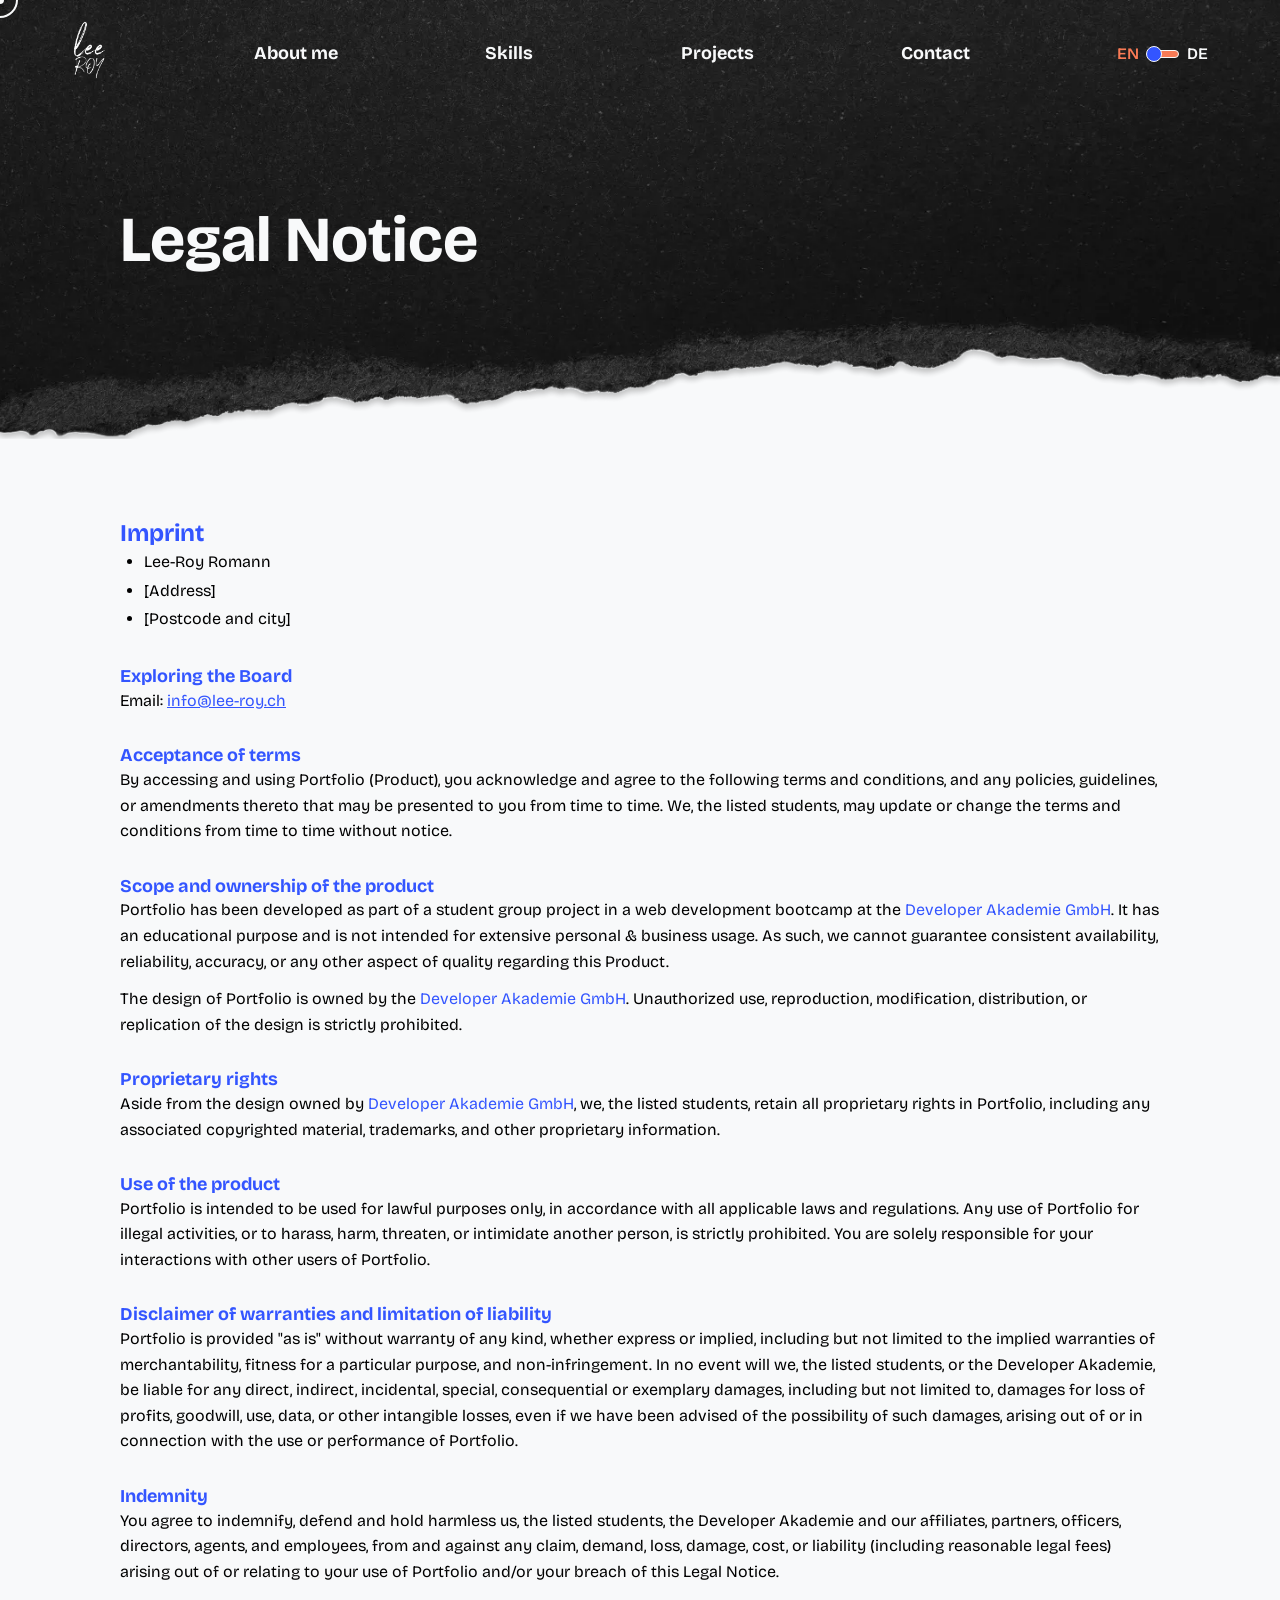
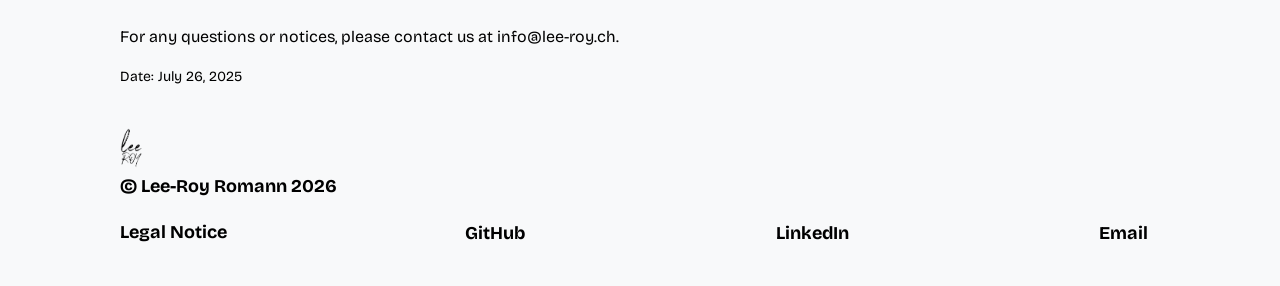
==== src/pages/legal_notice.html @ de69c01a "feat: implement legal notice page with responsive layout - Add full legal notice page content (hero," ====
<!DOCTYPE html>
<html lang="en">
<head>
    <meta charset="UTF-8">
    <meta name="viewport" content="width=device-width, initial-scale=1.0">
    <title>Legal Notice – Lee-Roy Romann</title>
    <link rel="icon" type="image/png" href="../../src/assets/logos/favicon.png">

    <link rel="stylesheet" href="../styles/fonts.css">
    <link rel="stylesheet" href="../styles/main.css">
    <link rel="stylesheet" href="../styles/navbar.css">
    <link rel="stylesheet" href="../styles/contact.css">
    <link rel="stylesheet" href="../styles/legal-notice.css">

    <script src="../scripts/translation.js" defer></script>
    <script src="../scripts/cursor.js" defer></script>
    <script src="../scripts/main.js" defer></script>
</head>

<body class="page--legal-notice">
    <div class="cursor-dot"></div>
    <div class="cursor-outline"></div>

    <nav class="navbar">
        <a href="../../index.html" aria-label="Back to home"><img class="navbar__logo" src="../assets/logos/lee-roy.webp" alt="Logo"/></a>

        <button class="navbar__burger" aria-label="Menu">
            <span class="navbar__burger-line"></span>
            <span class="navbar__burger-line"></span>
            <span class="navbar__burger-line"></span>
        </button>

        <div class="navbar__menu">
            <a href="../../index.html" aria-label="Back to home"><img class="navbar__menu-logo" src="../assets/logos/lee-roy.webp" alt="Logo"/></a>

            <button class="navbar__close" aria-label="Close menu">
                <svg width="24" height="24" viewBox="0 0 24 24" fill="none">
                    <path d="M18 6L6 18M6 6l12 12" stroke="currentColor" stroke-width="2" stroke-linecap="round"/>
                </svg>
            </button>

            <a class="navbar__link navbar__link--about" href="../../index.html#about">
                <span data-lang-key="navbar.link.about">About me</span>
                <img class="navbar__link-line" src="../assets/img/0_drawn_lines/0_header/line_1.webp" alt="" />
            </a>

            <a class="navbar__link navbar__link--skills" href="../../index.html#skills">
                <span data-lang-key="navbar.link.skills">Skills</span>
                <img class="navbar__link-line" src="../assets/img/0_drawn_lines/0_header/line_2.webp" alt="" />
            </a>

            <a class="navbar__link navbar__link--projects" href="../../index.html#projects">
                <span data-lang-key="navbar.link.projects">Projects</span>
                <img class="navbar__link-line" src="../assets/img/0_drawn_lines/0_header/line_4.webp" alt="" />
            </a>

            <a class="navbar__link navbar__link--contact" href="../../index.html#contact">
                <span data-lang-key="navbar.link.contact">Contact</span>
                <img class="navbar__link-line" src="../assets/img/0_drawn_lines/0_header/line_3.webp" alt="" />
            </a>

            <div class="navbar__lang-switch">
                <span class="navbar__lang navbar__lang--left" onclick="setLang('en')">
                    <span>EN</span>
                    <img class="navbar__lang-rect navbar__lang-rect--left" src="../assets/img/0_drawn_lines/0_header/rectangle.webp" alt="" />
                </span>

                <div class="navbar__lang-toggle" onclick="toggleLang()">
                    <div class="navbar__lang-knob navbar__lang-knob--right"></div>
                </div>

                <span class="navbar__lang navbar__lang--right navbar__lang--active" onclick="setLang('de')">
                    <span>DE</span>
                    <img class="navbar__lang-rect navbar__lang-rect--right" src="../assets/img/0_drawn_lines/0_header/rectangle.webp" alt="" />
                </span>
            </div>

            <div class="navbar__menu-socials">
                <a href="https://www.linkedin.com/in/lee-royromann/" target="_blank" rel="noopener noreferrer" aria-label="LinkedIn">
                    <svg viewBox="0 0 32 32" fill="none">
                        <path d="M24.3527 4H7.64731C5.63282 4 4 5.63282 4 7.64731V24.3532C4 26.3672 5.63282 28 7.64731 28H24.3527C26.3672 28 28 26.3672 28 24.3532V7.64731C28 5.63282 26.3672 4 24.3527 4ZM13.2319 25.5855H10.1518V15.6775H13.2319V25.5855ZM11.6974 14.3552C10.8146 14.3552 10.0991 13.6396 10.0991 12.7569C10.0991 11.8741 10.8146 11.1586 11.6974 11.1586C12.5802 11.1586 13.2957 11.8741 13.2957 12.7569C13.2957 13.6396 12.5802 14.3552 11.6974 14.3552ZM24.7483 19.9098V25.5855H21.6782V20.1715C21.6782 19.8804 21.5326 19.1931 21.5326 19.1931C21.1743 17.9531 19.9248 18.1714 19.9248 18.1714C18.8592 18.1764 18.5203 18.9992 18.5203 18.9992C18.1814 19.6676 18.2276 20.9526 18.2276 20.9526V25.5855H15.1691V15.6775H18.1009V17.0447C18.1398 17.032 18.1653 17.0142 18.1653 17.0142C19.8826 14.4052 23.0466 15.8258 23.0466 15.8258C24.971 16.7036 24.7483 19.9098 24.7483 19.9098Z" fill="currentColor"/>
                    </svg>
                </a>

                <a href="https://github.com/lee-royromann" target="_blank" rel="noopener noreferrer" aria-label="GitHub">
                    <svg viewBox="0 0 32 32" fill="none">
                        <path fill-rule="evenodd" clip-rule="evenodd" d="M16 4C9.37 4 4 9.37 4 16C4 21.31 7.435 25.795 12.205 27.385C12.805 27.49 13.03 27.13 13.03 26.815C13.03 26.53 13.015 25.585 13.015 24.58C10 25.135 9.22 23.845 8.98 23.17C8.845 22.825 8.26 21.76 7.75 21.475C7.33 21.25 6.73 20.695 7.735 20.68C8.68 20.665 9.355 21.55 9.58 21.91C10.66 23.725 12.385 23.215 13.075 22.9C13.18 22.12 13.495 21.595 13.84 21.295C11.17 20.995 8.38 19.96 8.38 15.37C8.38 14.065 8.845 12.985 9.61 12.145C9.49 11.845 9.07 10.615 9.73 8.965C9.73 8.965 10.735 8.65 13.03 10.195C13.99 9.925 15.01 9.79 16.03 9.79C17.05 9.79 18.07 9.925 19.03 10.195C21.325 8.635 22.33 8.965 22.33 8.965C22.99 10.615 22.57 11.845 22.45 12.145C23.215 12.985 23.68 14.05 23.68 15.37C23.68 19.975 20.875 20.995 18.205 21.295C18.64 21.67 19.015 22.39 19.015 23.515C19.015 25.12 19 26.41 19 26.815C19 27.13 19.225 27.505 19.825 27.385C24.565 25.795 28 21.295 28 16C28 9.37 22.63 4 16 4Z" fill="currentColor"/>
                    </svg>
                </a>
            </div>
        </div>
    </nav>

    <!-- Hero Banner -->
    <section class="legal-notice__hero">
        <h1 class="legal-notice__title" data-lang-key="legal.title">Legal Notice</h1>
    </section>

    <div class="legal-notice__body" data-cursor-dark>
    <!-- Content -->
    <main class="legal-notice__content">
        <a class="legal-notice__back" href="../../index.html">
            <img class="legal-notice__back-icon legal-notice__back-icon--red" src="../assets/img/0_drawn_lines/3_projects/arrow_back_red.webp" alt="" />
            <img class="legal-notice__back-icon legal-notice__back-icon--yellow" src="../assets/img/0_drawn_lines/3_projects/arrow_next_yellow.webp" alt="" />
            <span>Back</span>
        </a>

        <section class="legal-notice__section">
            <h2 class="legal-notice__heading legal-notice__heading--primary legal-notice__heading--highlight" data-lang-key="legal.imprint.title">Imprint</h2>
            <ul class="legal-notice__list">
                <li>Lee-Roy Romann</li>
                <li data-lang-key="legal.imprint.address">[Address]</li>
                <li data-lang-key="legal.imprint.city">[Postcode and city]</li>
            </ul>
        </section>

        <section class="legal-notice__section">
            <h2 class="legal-notice__heading legal-notice__heading--highlight" data-lang-key="legal.exploring.title">Exploring the Board</h2>
            <p class="legal-notice__text">Email: <a href="mailto:info@lee-roy.ch">info@lee-roy.ch</a></p>
        </section>

        <section class="legal-notice__section">
            <h2 class="legal-notice__heading legal-notice__heading--highlight" data-lang-key="legal.acceptance.title">Acceptance of terms</h2>
            <p class="legal-notice__text" data-lang-key="legal.acceptance.text">By accessing and using Portfolio (Product), you acknowledge and agree to the following terms and conditions, and any policies, guidelines, or amendments thereto that may be presented to you from time to time. We, the listed students, may update or change the terms and conditions from time to time without notice.</p>
        </section>

        <section class="legal-notice__section">
            <h2 class="legal-notice__heading legal-notice__heading--highlight" data-lang-key="legal.scope.title">Scope and ownership of the product</h2>
            <p class="legal-notice__text" data-lang-key="legal.scope.text1">Portfolio has been developed as part of a student group project in a web development bootcamp at the <span class="legal-notice__text--highlight">Developer Akademie GmbH</span>. It has an educational purpose and is not intended for extensive personal &amp; business usage. As such, we cannot guarantee consistent availability, reliability, accuracy, or any other aspect of quality regarding this Product.</p>
            <p class="legal-notice__text" data-lang-key="legal.scope.text2">The design of Portfolio is owned by the <span class="legal-notice__text--highlight">Developer Akademie GmbH</span>. Unauthorized use, reproduction, modification, distribution, or replication of the design is strictly prohibited.</p>
        </section>

        <section class="legal-notice__section">
            <h2 class="legal-notice__heading legal-notice__heading--highlight" data-lang-key="legal.proprietary.title">Proprietary rights</h2>
            <p class="legal-notice__text" data-lang-key="legal.proprietary.text">Aside from the design owned by <span class="legal-notice__text--highlight">Developer Akademie GmbH</span>, we, the listed students, retain all proprietary rights in Portfolio, including any associated copyrighted material, trademarks, and other proprietary information.</p>
        </section>

        <section class="legal-notice__section">
            <h2 class="legal-notice__heading legal-notice__heading--highlight" data-lang-key="legal.use.title">Use of the product</h2>
            <p class="legal-notice__text" data-lang-key="legal.use.text">Portfolio is intended to be used for lawful purposes only, in accordance with all applicable laws and regulations. Any use of Portfolio for illegal activities, or to harass, harm, threaten, or intimidate another person, is strictly prohibited. You are solely responsible for your interactions with other users of Portfolio.</p>
        </section>

        <section class="legal-notice__section">
            <h2 class="legal-notice__heading legal-notice__heading--highlight" data-lang-key="legal.disclaimer.title">Disclaimer of warranties and limitation of liability</h2>
            <p class="legal-notice__text" data-lang-key="legal.disclaimer.text">Portfolio is provided "as is" without warranty of any kind, whether express or implied, including but not limited to the implied warranties of merchantability, fitness for a particular purpose, and non-infringement. In no event will we, the listed students, or the Developer Akademie, be liable for any direct, indirect, incidental, special, consequential or exemplary damages, including but not limited to, damages for loss of profits, goodwill, use, data, or other intangible losses, even if we have been advised of the possibility of such damages, arising out of or in connection with the use or performance of Portfolio.</p>
        </section>

        <section class="legal-notice__section">
            <h2 class="legal-notice__heading legal-notice__heading--highlight" data-lang-key="legal.indemnity.title">Indemnity</h2>
            <p class="legal-notice__text" data-lang-key="legal.indemnity.text">You agree to indemnify, defend and hold harmless us, the listed students, the Developer Akademie and our affiliates, partners, officers, directors, agents, and employees, from and against any claim, demand, loss, damage, cost, or liability (including reasonable legal fees) arising out of or relating to your use of Portfolio and/or your breach of this Legal Notice.</p>
        </section>

        <p class="legal-notice__contact" data-lang-key="legal.contact">For any questions or notices, please contact us at info@lee-roy.ch.</p>
        <p class="legal-notice__date">Date: July 26, 2025</p>
    </main>

    <!-- Footer -->
    <footer class="legal-notice__footer contact__footer">
        <div class="contact__footer-top">
            <div class="contact__footer-top-left">
                <img class="contact__footer-logo" src="../assets/logos/lee-roy.webp" alt="Lee-Roy Romann Logo" loading="lazy" />
                <span class="contact__footer-copyright">&copy; Lee-Roy Romann 2026</span>
            </div>
            <a class="contact__footer-link contact__footer-link--legal" href="legal_notice.html">
                Legal Notice
                <img class="contact__footer-link-line" src="../assets/img/0_drawn_lines/0_header/line_3.webp" alt="" />
            </a>
        </div>
        <nav class="contact__footer-links">
            <a class="contact__footer-link contact__footer-link--legal-desktop" href="legal_notice.html">
                Legal Notice
                <img class="contact__footer-link-line" src="../assets/img/0_drawn_lines/0_header/line_3.webp" alt="" />
            </a>
            <div class="contact__icon-roll-wrapper contact__icon-roll-wrapper--github">
                <a class="contact__footer-link contact__footer-link--icon-roll" href="https://github.com/lee-royromann" target="_blank" rel="noopener noreferrer">GitHub</a>
            </div>
            <div class="contact__icon-roll-wrapper contact__icon-roll-wrapper--linkedin">
                <a class="contact__footer-link contact__footer-link--icon-roll" href="https://www.linkedin.com/in/lee-royromann/" target="_blank" rel="noopener noreferrer">LinkedIn</a>
            </div>
            <div class="contact__icon-roll-wrapper contact__icon-roll-wrapper--email">
                <a class="contact__footer-link contact__footer-link--icon-roll" href="mailto:info@lee-roy.ch">Email</a>
            </div>
        </nav>
    </footer>
    </div>
</body>
</html>
---- src/styles/fonts.css ----
@font-face {
    font-family: 'Bricolage Grotesque';
    src: url('../assets/fonts/Bricolage_Grotesque/BricolageGrotesque-VariableFont_opsz\,wdth\,wght.ttf') format('truetype');
    font-weight: 200 800;
    font-style: normal;
    font-display: swap;
}

@font-face {
    font-family: 'Kalam';
    src: url('../assets/fonts/Kalam/Kalam-Light.ttf') format('truetype');
    font-weight: 300;
    font-style: normal;
    font-display: swap;
}

@font-face {
    font-family: 'Kalam';
    src: url('../assets/fonts/Kalam/Kalam-Regular.ttf') format('truetype');
    font-weight: 400;
    font-style: normal;
    font-display: swap;
}

@font-face {
    font-family: 'Kalam';
    src: url('../assets/fonts/Kalam/Kalam-Bold.ttf') format('truetype');
    font-weight: 700;
    font-style: normal;
    font-display: swap;
}
---- src/styles/main.css ----
:root {
    --color-white: #F8F9FA;
    --color-orange: #F87A55;
    --color-blue: #3355FF;
    --color-light: #F8F9FA;
    --color-yellow: #F7C518;
}

*,
*::before,
*::after {
    box-sizing: border-box;
}

html,
body,
h1,
h2,
h3,
h4,
h5,
h6,
p,
a,
ul,
ol,
li {
    margin: 0;
    padding: 0;
}

ul,
ol {
    list-style: none;
}

a {
    color: inherit;
    text-decoration: none;
}

input,
textarea,
button,
select {
    font: inherit;
}

button {
    cursor: pointer;
}

html {
    scroll-behavior: smooth;
    -webkit-font-smoothing: antialiased;
    -moz-osx-font-smoothing: grayscale;
    scrollbar-width: thin;
    scrollbar-color: #a8a8a8 transparent;
}

/* ---------- Scrollbar ---------- */

::-webkit-scrollbar {
    width: 8px;
}

::-webkit-scrollbar-track {
    background: transparent;
}

::-webkit-scrollbar-thumb {
    background: #5a4e4e;
    border-radius: 4px;
}

body {
    display: block;
    max-width: 1440px;
    margin: 0 auto;
    min-height: 100dvh;
    line-height: 1.5;
    background-color: black;
    cursor: none;
}

a,
button,
[role="button"],
[onclick],
input[type="submit"],
label[for],
.navbar__logo,
.skills__peel-off,
.testimonials__card,
.contact__submit:enabled,
.contact__input,
.contact__checkbox {
    cursor: pointer !important;
}

.contact__submit:disabled {
    cursor: not-allowed !important;
}

/* ---------- Custom Cursor ---------- */

.cursor-dot {
    position: fixed;
    top: 0;
    left: 0;
    width: 8px;
    height: 8px;
    background-color: var(--color-white);
    border-radius: 50%;
    pointer-events: none;
    z-index: 9999;
    transform: translate(-50%, -50%);
    transition: transform 0.1s ease;
}

.cursor-outline {
    position: fixed;
    top: 0;
    left: 0;
    width: 36px;
    height: 36px;
    border: 2px solid var(--color-white);
    border-radius: 50%;
    pointer-events: none;
    z-index: 9998;
    transform: translate(-50%, -50%);
    transition: width 0.2s ease, height 0.2s ease, border-color 0.2s ease;
}

.cursor-dot--hidden,
.cursor-outline--hidden {
    opacity: 0;
}

.cursor-outline--hover {
    opacity: 0;
}

.cursor-dot--hover {
    opacity: 0;
}

.cursor-dot--dark {
    background-color: #0E1013;
}

.cursor-outline--dark {
    border-color: #0E1013;
}

@media (pointer: coarse) {
    .cursor-dot,
    .cursor-outline {
        display: none;
    }
}
---- src/styles/navbar.css ----
.navbar {
    position: fixed;
    top: 0;
    left: 0;
    right: 0;
    max-width: 1440px;
    margin: 0 auto;
    z-index: 100;
    display: flex;
    align-items: center;
    justify-content: space-between;
    padding: 20px 72px;
    transition: transform 0.3s ease;
}

.navbar--hidden {
    transform: translateY(-100%);
}

.navbar::before {
    content: '';
    position: absolute;
    inset: 0;
    background-color: rgba(14, 16, 19, 0);
    backdrop-filter: blur(0px);
    -webkit-backdrop-filter: blur(0px);
    transition: background-color 0.3s ease, backdrop-filter 0.3s ease, -webkit-backdrop-filter 0.3s ease;
    z-index: -1;
    pointer-events: none;
}

.navbar--scrolled::before {
    background-color: rgba(14, 16, 19, 0.85);
    backdrop-filter: blur(10px);
    -webkit-backdrop-filter: blur(10px);
}

.navbar__logo {
    display: none;
}

.navbar__link {
    position: relative;
    color: var(--color-white);
    font-family: 'Bricolage Grotesque', sans-serif;
    font-size: 18px;
    font-weight: 700;
    line-height: 120%;
}

.navbar__link-line {
    position: absolute;
    pointer-events: none;
    transition: clip-path 0.3s ease;
}

/* Shared styles for underline hover lines (Skills, Projects, Contact) */
.navbar__link--skills .navbar__link-line,
.navbar__link--projects .navbar__link-line,
.navbar__link--contact .navbar__link-line {
    height: 42px;
    left: 50%;
    bottom: -10px;
    transform: translateX(-50%);
    clip-path: inset(0 100% 0 0);
}

.navbar__link--skills:hover .navbar__link-line,
.navbar__link--projects:hover .navbar__link-line,
.navbar__link--contact:hover .navbar__link-line {
    clip-path: inset(0 0% 0 0);
}

/* About me – Oval from top to bottom */
.navbar__link--about .navbar__link-line {
    width: 105px;
    height: 42px;
    left: 50%;
    top: 50%;
    transform: translate(-50%, -50%);
    clip-path: inset(0 0 100% 0);
}

.navbar__link--about:hover .navbar__link-line {
    clip-path: inset(0 0 0% 0);
}

/* Skills – individual width */
.navbar__link--skills .navbar__link-line {
    width: 68px;
}

/* Projects – individual width */
.navbar__link--projects .navbar__link-line {
    width: 100px;
}

/* Contact – individual width */
.navbar__link--contact .navbar__link-line {
    width: 105px;
}

.navbar__lang-switch {
    display: flex;
    align-items: center;
    gap: 8px;
    color: var(--color-white);
    font-family: 'Bricolage Grotesque', sans-serif;
    font-size: 16px;
    font-weight: 600;
    line-height: 120%;
    cursor: pointer;
}

.navbar__lang {
    position: relative;
    transition: color 0.3s ease, font-weight 0.3s ease;
}

.navbar__lang--active {
    color: var(--color-orange);
    font-weight: 600;
}

.navbar__lang:not(.navbar__lang--active):hover .navbar__lang-rect {
    clip-path: inset(0 0% 0 0);
}

.navbar__lang-rect {
    position: absolute;
    width: 32px;
    height: 32px;
    pointer-events: none;
    transition: clip-path 0.3s ease;
    clip-path: inset(0 100% 0 0);
}

.navbar__lang-rect--left {
    left: 50%;
    top: 50%;
    transform: translate(-50%, -50%);
    clip-path: inset(100% 0 0 100%);
}

.navbar__lang-rect--right {
    left: 50%;
    top: 50%;
    transform: translate(-50%, -50%) rotate(180deg);
    clip-path: inset(100% 0 0 100%);
}

.navbar__lang-toggle {
    width: 32px;
    height: 8px;
    border-radius: 50rem;
    background: var(--color-orange);
    border: 1px solid var(--color-light);
    position: relative;
    transition: background 0.3s ease;
}

.navbar__lang-knob {
    width: 16px;
    height: 16px;
    border-radius: 50%;
    background: var(--color-blue);
    border: 1px solid var(--color-light);
    position: absolute;
    top: 50%;
    left: -2px;
    transform: translateY(-50%);
    transition: left 0.3s ease;
}

.navbar__lang-knob--right {
    left: calc(100% - 14px);
}

/* ---------- Burger (hidden on desktop) ---------- */

.navbar__burger {
    display: none;
    flex-direction: column;
    justify-content: center;
    gap: 6px;
    width: 40px;
    height: 40px;
    background: none;
    border: none;
    padding: 8px;
    cursor: pointer;
}

.navbar__burger-line {
    display: block;
    width: 100%;
    height: 2px;
    background-color: var(--color-white);
    border-radius: 2px;
}

/* ---------- Navbar Menu (desktop: inline, mobile: overlay) ---------- */

.navbar__logo {
    display: none;
}

.navbar__menu {
    display: flex;
    align-items: center;
    justify-content: space-between;
    max-height: 560px;
    flex: 1;
}

.navbar__close {
    display: none;
    align-items: center;
    justify-content: center;
    width: 40px;
    height: 40px;
    background: none;
    border: none;
    color: var(--color-white);
    cursor: pointer;
}

.navbar__menu-logo {
    height: 60px;
    transition: transform 0.4s cubic-bezier(0.34, 1.56, 0.64, 1), filter 0.4s ease;
    cursor: pointer;
}

.navbar__menu-logo:hover {
    transform: scale(1.12);
    filter: drop-shadow(0 0 6px var(--color-orange))
           drop-shadow(0 0 14px var(--color-orange));
}

.navbar__menu-socials {
    display: none;
}

/* ---------- Mobile ---------- */

@media (max-width: 740px) {
    .navbar {
        padding: 20px 72px;
    }

    .navbar__logo {
        display: block;
        height: 60px;
    }

    .navbar__burger {
        display: flex;
    }

    .navbar__menu {
        position: fixed;
        inset: 0;
        z-index: 200;
        flex-direction: column;
        justify-content: center;
        align-items: center;
        gap: 48px;
        padding-left: 0;
        background-image: url('../assets/img/1_background/hero.webp');
        background-size: cover;
        background-position: bottom center;
        background-repeat: no-repeat;
        transform: translateY(-100%);
        overflow: hidden;
    }

    .navbar__menu.is-open,
    .navbar__menu.is-closing {
        transition: transform 0.4s cubic-bezier(0.4, 0, 0.2, 1);
    }

    .navbar__menu.is-open {
        transform: translateY(0);
    }

    .navbar__menu-logo {
        display: block;
        position: absolute;
        top: 20px;
        left: 24px;
        height: 60px;
    }

    .navbar__close {
        display: flex;
        position: absolute;
        top: 20px;
        right: 24px;
    }

    .navbar__menu-socials {
        display: flex;
        gap: 16px;
    }

    .navbar__menu-socials a {
        position: relative;
        display: flex;
        align-items: center;
        justify-content: center;
        width: 40px;
        height: 40px;
        border-radius: 50%;
        border: 1px solid var(--color-white);
        color: var(--color-white);
        overflow: hidden;
        transition: color 0.3s ease, border-color 0.3s ease;
    }

    .navbar__menu-socials a::after {
        content: "";
        position: absolute;
        inset: 0;
        background-color: var(--color-blue);
        transform: scaleY(0);
        transform-origin: bottom center;
        transition: transform 0.3s ease-out;
        z-index: 1;
    }

    .navbar__menu-socials a:hover::after {
        transform: scaleY(1);
    }

    .navbar__menu-socials svg {
        width: 32px;
        height: 32px;
        position: relative;
        z-index: 2;
    }

    .navbar__menu-ripped-paper {
        display: block;
        position: absolute;
        bottom: 0;
        left: 0;
        width: 100%;
        pointer-events: none;
    }
}

@media (max-width: 520px) {
    .navbar {
        padding: 20px 48px;
    }

    .navbar__menu-logo {
        height: 50px;
    }
}

@media (max-width: 420px) {
    .navbar {
        padding: 20px 24px;
    }
}
---- src/styles/contact.css ----
/* ========== CONTACT SECTION ========== */

.contact {
    position: relative;
    width: 100%;
    padding: 120px 120px 60px;
    overflow: hidden;
    background-color: var(--color-light);
}

.contact__bg {
    position: absolute;
    top: 0;
    left: 0;
    width: 100%;
    height: 100%;
    object-fit: cover;
    z-index: 0;
}

.contact__content {
    position: relative;
    display: flex;
    justify-content: space-between;
    gap: 40px;
    z-index: 1;
}

/* ---------- Left Column ---------- */

.contact__info {
    flex: 1;
    max-width: 560px;
    display: flex;
    flex-direction: column;
}

.contact__header {
    display: flex;
    flex-direction: column;
}

.contact__subtitle {
    font-family: 'Bricolage Grotesque', sans-serif;
    font-weight: 500;
    font-size: 20px;
    line-height: 100%;
    text-transform: uppercase;
    color: var(--color-white);
    margin-bottom: 12px;
}

.contact__title {
    font-family: 'Bricolage Grotesque', sans-serif;
    font-weight: 700;
    font-size: 64px;
    line-height: 100%;
    color: var(--color-white);
}

@keyframes line-draw {
    0%   { clip-path: inset(0 100% 0 0); }
    5%   { clip-path: inset(0 0 0 0); }
    72%  { clip-path: inset(0 0 0 0); }
    77%  { clip-path: inset(0 100% 0 0); }
    100% { clip-path: inset(0 100% 0 0); }
}

.contact__text {
    margin-top: 48px;
    font-family: 'Bricolage Grotesque', sans-serif;
    font-weight: 400;
    font-size: 18px;
    line-height: 120%;
    color: var(--color-white);
    text-align: justify;
}

.contact__text p + p {
    margin-top: 16px;
}

.contact__arrow {
    width: 280px;
    margin-top: 48px;
    align-self: flex-end;
    object-fit: contain;
    object-position: left;
    animation: line-draw 6s ease-in-out infinite;
}

/* ---------- Right Column ---------- */

.contact__form-wrapper {
    flex: 1;
    max-width: 480px;
    display: flex;
    flex-direction: column;
    position: relative;
    padding-top: 120px;
}

/* ---------- Sticker ---------- */

.contact__sticker {
    position: absolute;
    top: -12px;
    right: 0;
    width: 168px;
    height: 168px;
    z-index: 2;
}

.contact__sticker-bg {
    width: 100%;
    height: 100%;
    object-fit: contain;
    transform: rotate(90deg);
}

.contact__sticker-text {
    position: absolute;
    top: 0;
    left: +1px;
    width: 100%;
    height: 100%;
    animation: sticker-spin 40s linear infinite;
    transform-origin: center center;
}

@keyframes sticker-spin {
    from { transform: rotate(0deg); }
    to { transform: rotate(360deg); }
}

.contact__sticker-text text {
    font-family: 'Bricolage Grotesque', sans-serif;
    font-weight: 800;
    font-size: 11.2px;
    fill: #0E1013;
    text-transform: uppercase;
    /* letter-spacing: 0.5px; */
}

.contact__sticker-logo {
    position: absolute;
    top: 50%;
    left: 50%;
    transform: translate(-50%, -50%);
    width: 50%;
    height: 50%;
    object-fit: contain;
    filter: brightness(0);
}

/* ---------- Form ---------- */

.contact__form {
    display: flex;
    flex-direction: column;
    width: 100%;
}

.contact__field {
    display: flex;
    flex-direction: column;
    border-bottom: 1px solid #F7C518;
    padding: 16px 24px;
    gap: 8px;
    transition: border-color 0.3s ease;
}

.contact__field:first-child {
    border-top: 1px solid transparent;
}

.contact__field:hover {
    border-bottom-color: #3355FF;
}

.contact__field:first-child:hover {
    border-top-color: #3355FF;
}

.contact__field:has(+ .contact__field:hover) {
    border-bottom-color: #3355FF;
}

.contact__label {
    font-family: 'Bricolage Grotesque', sans-serif;
    font-weight: 500;
    font-size: 24px;
    line-height: 120%;
    color: var(--color-white);
    transition: color 0.3s ease;
}

.contact__field:hover .contact__label {
    color: #F87A55;
}

.contact__input {
    font-family: 'Bricolage Grotesque', sans-serif;
    font-weight: 400;
    font-size: 18px;
    line-height: 120%;
    color: var(--color-white);
    display: block;
    width: 100%;
    box-sizing: border-box;
    background: transparent;
    border: none;
    outline: none;
}

.contact__input::placeholder {
    color: #F8F9FA;
}

.contact__input--error::placeholder {
    color: #FF3A00;
}

.contact__textarea {
    resize: none;
    height: 30px;
    max-height: 200px;
    overflow: hidden;
    scrollbar-width: thin;
    scrollbar-color: #5a4e4e transparent;
}

.contact__textarea::-webkit-scrollbar {
    width: 5px;
}

.contact__textarea::-webkit-scrollbar-track {
    background: transparent;
}

.contact__textarea::-webkit-scrollbar-thumb {
    background: #5a4e4e;
    border-radius: 3px;
}

/* ---------- Privacy ---------- */

.contact__privacy {
    display: flex;
    align-items: flex-start;
    gap: 12px;
    margin-top: 40px;
}

.contact__checkbox {
    -webkit-appearance: none;
    appearance: none;
    width: 18px;
    height: 18px;
    margin-top: 2px;
    flex-shrink: 0;
    background-color: #0E1013;
    border: 2px solid #3355FF;
    border-radius: 3px;
    cursor: pointer;
    position: relative;
}

.contact__checkbox:hover::before {
    content: '';
    position: absolute;
    top: 50%;
    left: 50%;
    transform: translate(-50%, -50%);
    width: 24px;
    height: 24px;
    background-color: rgba(121, 126, 243, 0.3);
    border-radius: 4px;
}

.contact__checkbox:checked {
    background-color: #0E1013;
}

.contact__checkbox:checked::after {
    content: '';
    position: absolute;
    top: -5px;
    left: -1px;
    width: 20px;
    height: 24px;
    background: url('../assets/img/0_drawn_lines/5_contact/check.webp') center / contain no-repeat;
}

.contact__privacy-text {
    font-family: 'Bricolage Grotesque', sans-serif;
    font-weight: 400;
    font-size: 15px;
    line-height: 120%;
    color: var(--color-white);
}

.contact__privacy-link {
    color: var(--color-blue);
    text-decoration: none;
    transition: color 0.3s ease;
}

.contact__privacy-link:hover {
    color: #F7C518;
}

.contact__privacy-hint {
    visibility: hidden;
    font-family: 'Bricolage Grotesque', sans-serif;
    font-weight: 400;
    font-size: 14px;
    line-height: 120%;
    color: #F87A55;
    margin-top: 8px;
}

/* ---------- Submit Button ---------- */

.contact__submit {
    align-self: flex-end;
    margin-top: 24px;
    display: inline-flex;
    align-items: center;
    justify-content: center;
    width: 154px;
    height: 40px;
    padding: 0;
    border: 1px solid #7d7d7d;
    border-radius: 100px;
    color: #7d7d7d;
    font-family: 'Bricolage Grotesque', sans-serif;
    font-size: 18px;
    font-weight: 500;
    line-height: 120%;
    background: transparent;
    box-shadow: 2px 4px 0px 0px #7d7d7d;
    transition: background-color 0.3s ease, box-shadow 0.2s ease, transform 0.2s ease, color 0.2s, border-color 0.2s;
    cursor: not-allowed;
}

.contact__submit:enabled {
    color: var(--color-white);
    border-color: var(--color-white);
    box-shadow: 2px 4px 0px 0px var(--color-white);
    cursor: pointer !important;
}

.contact__submit:enabled:hover {
    background-color: var(--color-orange);
}

.contact__submit:enabled:active {
    background-color: var(--color-orange);
    box-shadow: 0 0 0 0 var(--color-white);
    transform: translateY(4px);
}

/* ---------- Toast Notification ---------- */

.toast {
    position: fixed;
    bottom: 40px;
    left: 50%;
    translate: -50% 0;
    display: flex;
    align-items: center;
    gap: 12px;
    padding: 16px 28px;
    background-color: var(--color-orange);
    color: var(--color-white);
    font-family: 'Bricolage Grotesque', sans-serif;
    font-size: 16px;
    font-weight: 500;
    line-height: 120%;
    border-radius: 100px;
    box-shadow: 2px 4px 12px rgba(0, 0, 0, 0.25);
    z-index: 9999;
    opacity: 0;
    transform: translateY(24px);
    transition: opacity 0.4s ease, transform 0.4s ease;
    pointer-events: none;
}

.toast--visible {
    opacity: 1;
    transform: translateY(0);
    pointer-events: auto;
}

.toast--error {
    background-color: #d9534f;
}

.toast--success {
    background-color: #3a9e6e;
}

.toast__icon {
    width: 22px;
    height: 22px;
    flex-shrink: 0;
}

.toast__close {
    background: none;
    border: none;
    color: var(--color-white);
    cursor: pointer;
    padding: 0;
    margin-left: 4px;
    display: flex;
    align-items: center;
    flex-shrink: 0;
}

/* ========== FOOTER (inside contact) ========== */

.contact__footer {
    position: relative;
    z-index: 1;
}

.contact__footer-top {
    display: flex;
    align-items: flex-start;
    justify-content: space-between;
    margin-bottom: 24px;
}

.contact__footer-link--legal {
    display: none;
}

.contact__footer-link--legal-desktop {
    display: inline;
}

.contact__footer-logo {
    height: 40px;
    object-fit: contain;
}

.contact__footer-copyright {
    font-family: 'Bricolage Grotesque', sans-serif;
    font-weight: 700;
    font-size: 18px;
    line-height: 120%;
    color: var(--color-white);
}

.contact__footer-links {
    display: flex;
    justify-content: space-between;
}

.contact__footer-link {
    font-family: 'Bricolage Grotesque', sans-serif;
    font-weight: 700;
    font-size: 18px;
    line-height: 120%;
    color: var(--color-white);
    text-decoration: none;
}

.contact__footer-link:hover {
    color: var(--color-orange);
}

.contact__footer-link--legal:hover,
.contact__footer-link--legal-desktop:hover {
    color: var(--color-white);
}

/* ---------- Legal Notice Link Line Animation ---------- */

.contact__footer-link--legal,
.contact__footer-link--legal-desktop {
    position: relative;
}

.contact__footer-link-line {
    position: absolute;
    width: 105px;
    height: 42px;
    left: 50%;
    bottom: -10px;
    transform: translateX(-50%);
    pointer-events: none;
    clip-path: inset(0 100% 0 0);
    transition: clip-path 0.3s ease;
}

.contact__footer-link--legal:hover .contact__footer-link-line,
.contact__footer-link--legal-desktop:hover .contact__footer-link-line {
    clip-path: inset(0 0% 0 0);
}

/* ---------- GitHub Icon Roll ---------- */

/* ---------- Icon Roll (GitHub & LinkedIn) ---------- */

.contact__icon-roll-wrapper {
    position: relative;
}

.contact__footer-link--icon-roll {
    position: relative;
    padding: 8px 12px;
    border-radius: 100px;
    height: 40px;
    box-sizing: border-box;
    transition: background-color 0.3s ease, color 0.3s ease;
}

.contact__footer-link--icon-roll:hover {
    background-color: var(--color-blue);
    color: var(--color-white);
}

.contact__icon-roll-wrapper::before {
    content: '';
    position: absolute;
    top: -40px;
    right: 0;
    width: 32px;
    height: 32px;
    background-size: contain;
    background-repeat: no-repeat;
    pointer-events: none;
    opacity: 0;
    transform: translateX(-100%) rotate(180deg);
}

.contact__icon-roll-wrapper--github::before {
    background-image: url("data:image/svg+xml,%3Csvg viewBox='0 0 32 32' fill='none' xmlns='http://www.w3.org/2000/svg'%3E%3Cpath fill-rule='evenodd' clip-rule='evenodd' d='M16 4C9.37 4 4 9.37 4 16C4 21.31 7.435 25.795 12.205 27.385C12.805 27.49 13.03 27.13 13.03 26.815C13.03 26.53 13.015 25.585 13.015 24.58C10 25.135 9.22 23.845 8.98 23.17C8.845 22.825 8.26 21.76 7.75 21.475C7.33 21.25 6.73 20.695 7.735 20.68C8.68 20.665 9.355 21.55 9.58 21.91C10.66 23.725 12.385 23.215 13.075 22.9C13.18 22.12 13.495 21.595 13.84 21.295C11.17 20.995 8.38 19.96 8.38 15.37C8.38 14.065 8.845 12.985 9.61 12.145C9.49 11.845 9.07 10.615 9.73 8.965C9.73 8.965 10.735 8.65 13.03 10.195C13.99 9.925 15.01 9.79 16.03 9.79C17.05 9.79 18.07 9.925 19.03 10.195C21.325 8.635 22.33 8.965 22.33 8.965C22.99 10.615 22.57 11.845 22.45 12.145C23.215 12.985 23.68 14.05 23.68 15.37C23.68 19.975 20.875 20.995 18.205 21.295C18.64 21.67 19.015 22.39 19.015 23.515C19.015 25.12 19 26.41 19 26.815C19 27.13 19.225 27.505 19.825 27.385C24.565 25.795 28 21.295 28 16C28 9.37 22.63 4 16 4Z' fill='%23F8F9FA'/%3E%3C/svg%3E");
}

.contact__icon-roll-wrapper--linkedin::before {
    background-image: url("data:image/svg+xml,%3Csvg viewBox='0 0 32 32' fill='none' xmlns='http://www.w3.org/2000/svg'%3E%3Cpath d='M24.3527 4H7.64731C5.63282 4 4 5.63282 4 7.64731V24.3532C4 26.3672 5.63282 28 7.64731 28H24.3527C26.3672 28 28 26.3672 28 24.3532V7.64731C28 5.63282 26.3672 4 24.3527 4ZM13.2319 25.5855H10.1518V15.6775H13.2319V25.5855ZM11.6974 14.3552C10.8146 14.3552 10.0991 13.6396 10.0991 12.7569C10.0991 11.8741 10.8146 11.1586 11.6974 11.1586C12.5802 11.1586 13.2957 11.8741 13.2957 12.7569C13.2957 13.6396 12.5802 14.3552 11.6974 14.3552ZM24.7483 19.9098V25.5855H21.6782V20.1715C21.6782 19.8804 21.5326 19.1931 21.5326 19.1931C21.1743 17.9531 19.9248 18.1714 19.9248 18.1714C18.8592 18.1764 18.5203 18.9992 18.5203 18.9992C18.1814 19.6676 18.2276 20.9526 18.2276 20.9526V25.5855H15.1691V15.6775H18.1009V17.0447C18.1398 17.032 18.1653 17.0142 18.1653 17.0142C19.8826 14.4052 23.0466 15.8258 23.0466 15.8258C24.971 16.7036 24.7483 19.9098 24.7483 19.9098Z' fill='%23F8F9FA'/%3E%3C/svg%3E");
}

.contact__icon-roll-wrapper--email::before {
    background-image: url("data:image/svg+xml,%3Csvg viewBox='0 0 32 32' fill='none' xmlns='http://www.w3.org/2000/svg'%3E%3Cpath d='M6.4 25.2C5.74 25.2 5.175 24.965 4.705 24.495C4.235 24.025 4 23.46 4 22.8V8.4C4 7.74 4.235 7.175 4.705 6.705C5.175 6.235 5.74 6 6.4 6H25.6C26.26 6 26.825 6.235 27.295 6.705C27.765 7.175 28 7.74 28 8.4V22.8C28 23.46 27.765 24.025 27.295 24.495C26.825 24.965 26.26 25.2 25.6 25.2H6.4ZM16 16.59C16.1 16.59 16.205 16.575 16.315 16.545C16.425 16.515 16.53 16.47 16.63 16.41L25.12 11.1C25.28 11 25.4 10.875 25.48 10.725C25.56 10.575 25.6 10.41 25.6 10.23C25.6 9.83 25.43 9.53 25.09 9.33C24.75 9.13 24.4 9.14 24.04 9.36L16 14.4L7.96 9.36C7.6 9.14 7.25 9.135 6.91 9.345C6.57 9.555 6.4 9.85 6.4 10.23C6.4 10.43 6.44 10.605 6.52 10.755C6.6 10.905 6.72 11.02 6.88 11.1L15.37 16.41C15.47 16.47 15.575 16.515 15.685 16.545C15.795 16.575 15.9 16.59 16 16.59Z' fill='%23F8F9FA'/%3E%3C/svg%3E");
}

.contact__icon-roll-wrapper.is-hovered::before {
    animation: icon-roll-in 0.35s ease-out forwards;
}

.contact__icon-roll-wrapper.is-leaving::before {
    animation: icon-roll-out 0.3s ease-in forwards;
}

@keyframes icon-roll-in {
    0%   { transform: translateX(-100%) rotate(90deg); opacity: 0; }
    50%  { opacity: 0.4; }
    100% { transform: translateX(0) rotate(360deg); opacity: 1; }
}

@keyframes icon-roll-out {
    0%   { transform: translateX(0) rotate(360deg); opacity: 1; }
    50%  { opacity: 0; }
    100% { transform: translateX(-100%) rotate(90deg); opacity: 0; }
}

/* ---------- Mobile Sticker (hidden by default) ---------- */

.contact__sticker--mobile {
    display: none;
}

/* ---------- Mobile Arrow (hidden by default) ---------- */

.contact__arrow--mobile {
    display: none;
}

/* ---------- Submit Row ---------- */

.contact__submit-row {
    display: flex;
    align-items: center;
    justify-content: space-between;
    margin-top: 24px;
    width: 100%;
}

.contact__submit-row .contact__submit {
    margin-top: 0;
}

/* ---------- Footer Top Left ---------- */

.contact__footer-top-left {
    display: flex;
    flex-direction: column;
    align-items: flex-start;
    gap: 8px;
}

/* ========== RESPONSIVE ========== */

@media (max-width: 1380px) {
    .contact {
        padding: 120px 80px 60px;
    }
}

@media (max-width: 1200px) {
    .contact {
        padding: 120px 60px 60px;
    }

    .contact__content {
        gap: 48px;
    }
}

@media (max-width: 1045px) {
    .contact {
        padding: 120px 48px 60px;
    }

    .contact__content {
        flex-direction: column;
        align-items: center;
        gap: 32px;
    }

    .contact__info {
        max-width: 720px;
    }

    .contact__title {
        font-size: 56px;
    }

    .contact__form-wrapper {
        max-width: 640px;
        padding-top: 0;
    }

    .contact__sticker:not(.contact__sticker--mobile) {
        display: none;
    }

    .contact__sticker--mobile {
        display: block;
        position: relative;
        width: 168px;
        height: 168px;
        align-self: center;
        margin-bottom: -20px;
    }

    .contact__submit-row {
        margin-top: 8px;
    }

    .contact__privacy-hint {
        margin-bottom: 10px;
    }

    .contact__footer {
        margin-top: 40px;
    }

    .contact__arrow:not(.contact__arrow--mobile) {
        display: none;
    }

    .contact__arrow--mobile {
        display: block;
        width: 120px;
        height: 40px;
        margin-top: 0;
        object-fit: contain;
        animation: line-draw 6s ease-in-out infinite;
    }
}

@media (max-width: 925px) {
    .contact {
        padding: 120px 48px 60px;
    }
}

@media (max-width: 740px) {
    .contact {
        padding: 120px 40px 60px;
    }

    .contact__title {
        font-size: 48px;
    }

    .contact__footer-top {
        flex-direction: row;
        align-items: center;
        justify-content: space-between;
        margin-bottom: 50px;
    }

    .contact__footer-top-left {
        flex-direction: row;
        align-items: center;
    }

    .contact__footer-link--legal {
        display: inline;
    }

    .contact__footer-link--legal-desktop {
        display: none;
    }

    .contact__footer-links {
        justify-content: center;
        gap: 32px;
    }
}

@media (max-width: 560px) {
    .contact {
        padding: 120px 24px 60px;
    }
}

@media (max-width: 500px) {
    .contact__footer-top {
        flex-direction: column;
        gap: 12px;
    }

    .contact__footer-top-left {
        width: 100%;
        justify-content: space-between;
    }

    .contact__footer-link--legal {
        align-self: flex-end;
    }

    .contact__footer-links {
        margin-top: 8px;
    }

    .toast {
        max-width: calc(100vw - 40px);
        padding: 12px 20px;
        font-size: 14px;
        gap: 8px;
        border-radius: 16px;
        white-space: nowrap;
    }

    .toast__icon {
        width: 18px;
        height: 18px;
    }
}

@media (max-width: 400px) {
    .contact {
        padding: 110px 16px 60px;
    }

    .contact__text {
        margin-top: 32px;
    }

    .contact__footer-links {
        width: 100%;
        justify-content: space-between;
        gap: 0;
    }
}

@media (max-width: 375px) {
    .contact {
        padding-top: 95px;
    }

    .contact__title {
        font-size: 36px;
    }

    .contact__sticker--mobile {
        align-self: flex-end;
        width: 120px;
        height: 120px;
        margin-bottom: -40px;
    }

    .contact__submit {
        width: 130px;
    }
}

@media (max-width: 365px) {
    .contact__label {
        font-size: 20px;
    }

    .contact__input {
        font-size: 16px;
    }

    .contact__field {
        padding: 16px 16px;
    }
}
---- src/styles/legal-notice.css ----
/* ========== LEGAL NOTICE PAGE ========== */

/* ---------- Hero Banner ---------- */

.legal-notice__hero {
    position: relative;
    width: 100%;
    height: 439px;
    display: flex;
    align-items: center;
    padding: 60px 120px;
    overflow: hidden;
    background-color: var(--color-white);
}

.legal-notice__hero::before {
    content: '';
    position: absolute;
    top: -2px;
    bottom: 0;
    left: -2px;
    right: -3px;
    background-image: url('../assets/img/1_background/skills.webp');
    background-size: cover;
    background-position: bottom center;
    background-repeat: no-repeat;
    z-index: 0;
    pointer-events: none;
}

.legal-notice__title {
    position: relative;
    z-index: 1;
    font-family: 'Bricolage Grotesque', sans-serif;
    font-weight: 700;
    font-size: 64px;
    line-height: 100%;
    color: var(--color-white);
    margin-top: 40px;
}

/* ---------- Content ---------- */

.legal-notice__body {
    background-color: var(--color-light);
}

.legal-notice__content {
    padding: 80px 120px 0;
}

.legal-notice__section {
    margin-bottom: 32px;
}

.legal-notice__heading {
    font-family: 'Bricolage Grotesque', sans-serif;
    font-weight: 700;
    font-size: 18px;
    line-height: 120%;
    color: var(--color-dark);
}

.legal-notice__heading--primary {
    font-weight: 700;
    font-size: 24px;
}

.legal-notice__heading--highlight {
    color: var(--color-blue);
}

.legal-notice__text {
    font-family: 'Bricolage Grotesque', sans-serif;
    font-weight: 400;
    font-size: 16px;
    line-height: 160%;
    color: var(--color-dark);
    margin-bottom: 12px;
}

.legal-notice__text a {
    color: var(--color-blue);
    text-decoration: underline;
}

.legal-notice__text a:hover {
    text-decoration: none;
}

.legal-notice__text--highlight {
    color: var(--color-blue);
}

.legal-notice__list {
    list-style: disc;
    padding-left: 24px;
    font-family: 'Bricolage Grotesque', sans-serif;
    font-weight: 400;
    font-size: 16px;
    line-height: 180%;
    color: var(--color-dark);
}

.legal-notice__contact {
    font-family: 'Bricolage Grotesque', sans-serif;
    font-weight: 400;
    font-size: 16px;
    line-height: 160%;
    color: var(--color-dark);
    margin-top: 40px;
}

.legal-notice__date {
    font-family: 'Bricolage Grotesque', sans-serif;
    font-weight: 400;
    font-size: 14px;
    line-height: 160%;
    color: var(--color-dark);
    margin-top: 16px;
}

/* ---------- Back Link ---------- */

.legal-notice__back {
    display: none;
    align-items: center;
    gap: 8px;
    font-family: 'Bricolage Grotesque', sans-serif;
    font-weight: 700;
    font-size: 18px;
    color: var(--color-dark);
    text-decoration: none;
    margin-bottom: 24px;
}

.legal-notice__back-icon {
    width: 24px;
    height: 24px;
}

.legal-notice__back-icon--yellow {
    display: none;
    transform: rotate(180deg);
}

.legal-notice__back:hover .legal-notice__back-icon--red {
    display: none;
}

.legal-notice__back:hover .legal-notice__back-icon--yellow {
    display: block;
}

/* ---------- Footer ---------- */

.legal-notice__footer {
    padding: 40px 120px;
}

.legal-notice__footer .contact__footer-copyright {
    color: var(--color-dark);
}

.legal-notice__footer .contact__footer-link {
    color: var(--color-dark);
}

.legal-notice__footer .contact__footer-link:hover {
    color: var(--color-blue);
}

.legal-notice__footer .contact__footer-link--icon-roll:hover {
    color: var(--color-white);
}

.legal-notice__footer .contact__footer-link--legal:hover,
.legal-notice__footer .contact__footer-link--legal-desktop:hover {
    color: var(--color-dark);
}

.legal-notice__footer .contact__footer-logo {
    filter: brightness(0);
}

.legal-notice__footer .contact__icon-roll-wrapper--github::before {
    background-image: url("data:image/svg+xml,%3Csvg viewBox='0 0 32 32' fill='none' xmlns='http://www.w3.org/2000/svg'%3E%3Cpath fill-rule='evenodd' clip-rule='evenodd' d='M16 4C9.37 4 4 9.37 4 16C4 21.31 7.435 25.795 12.205 27.385C12.805 27.49 13.03 27.13 13.03 26.815C13.03 26.53 13.015 25.585 13.015 24.58C10 25.135 9.22 23.845 8.98 23.17C8.845 22.825 8.26 21.76 7.75 21.475C7.33 21.25 6.73 20.695 7.735 20.68C8.68 20.665 9.355 21.55 9.58 21.91C10.66 23.725 12.385 23.215 13.075 22.9C13.18 22.12 13.495 21.595 13.84 21.295C11.17 20.995 8.38 19.96 8.38 15.37C8.38 14.065 8.845 12.985 9.61 12.145C9.49 11.845 9.07 10.615 9.73 8.965C9.73 8.965 10.735 8.65 13.03 10.195C13.99 9.925 15.01 9.79 16.03 9.79C17.05 9.79 18.07 9.925 19.03 10.195C21.325 8.635 22.33 8.965 22.33 8.965C22.99 10.615 22.57 11.845 22.45 12.145C23.215 12.985 23.68 14.05 23.68 15.37C23.68 19.975 20.875 20.995 18.205 21.295C18.64 21.67 19.015 22.39 19.015 23.515C19.015 25.12 19 26.41 19 26.815C19 27.13 19.225 27.505 19.825 27.385C24.565 25.795 28 21.295 28 16C28 9.37 22.63 4 16 4Z' fill='%230E1013'/%3E%3C/svg%3E");
}

.legal-notice__footer .contact__icon-roll-wrapper--linkedin::before {
    background-image: url("data:image/svg+xml,%3Csvg viewBox='0 0 32 32' fill='none' xmlns='http://www.w3.org/2000/svg'%3E%3Cpath d='M24.3527 4H7.64731C5.63282 4 4 5.63282 4 7.64731V24.3532C4 26.3672 5.63282 28 7.64731 28H24.3527C26.3672 28 28 26.3672 28 24.3532V7.64731C28 5.63282 26.3672 4 24.3527 4ZM13.2319 25.5855H10.1518V15.6775H13.2319V25.5855ZM11.6974 14.3552C10.8146 14.3552 10.0991 13.6396 10.0991 12.7569C10.0991 11.8741 10.8146 11.1586 11.6974 11.1586C12.5802 11.1586 13.2957 11.8741 13.2957 12.7569C13.2957 13.6396 12.5802 14.3552 11.6974 14.3552ZM24.7483 19.9098V25.5855H21.6782V20.1715C21.6782 19.8804 21.5326 19.1931 21.5326 19.1931C21.1743 17.9531 19.9248 18.1714 19.9248 18.1714C18.8592 18.1764 18.5203 18.9992 18.5203 18.9992C18.1814 19.6676 18.2276 20.9526 18.2276 20.9526V25.5855H15.1691V15.6775H18.1009V17.0447C18.1398 17.032 18.1653 17.0142 18.1653 17.0142C19.8826 14.4052 23.0466 15.8258 23.0466 15.8258C24.971 16.7036 24.7483 19.9098 24.7483 19.9098Z' fill='%230E1013'/%3E%3C/svg%3E");
}

.legal-notice__footer .contact__icon-roll-wrapper--email::before {
    background-image: url("data:image/svg+xml,%3Csvg viewBox='0 0 32 32' fill='none' xmlns='http://www.w3.org/2000/svg'%3E%3Cpath d='M6.4 25.2C5.74 25.2 5.175 24.965 4.705 24.495C4.235 24.025 4 23.46 4 22.8V8.4C4 7.74 4.235 7.175 4.705 6.705C5.175 6.235 5.74 6 6.4 6H25.6C26.26 6 26.825 6.235 27.295 6.705C27.765 7.175 28 7.74 28 8.4V22.8C28 23.46 27.765 24.025 27.295 24.495C26.825 24.965 26.26 25.2 25.6 25.2H6.4ZM16 16.59C16.1 16.59 16.205 16.575 16.315 16.545C16.425 16.515 16.53 16.47 16.63 16.41L25.12 11.1C25.28 11 25.4 10.875 25.48 10.725C25.56 10.575 25.6 10.41 25.6 10.23C25.6 9.83 25.43 9.53 25.09 9.33C24.75 9.13 24.4 9.14 24.04 9.36L16 14.4L7.96 9.36C7.6 9.14 7.25 9.135 6.91 9.345C6.57 9.555 6.4 9.85 6.4 10.23C6.4 10.43 6.44 10.605 6.52 10.755C6.6 10.905 6.72 11.02 6.88 11.1L15.37 16.41C15.47 16.47 15.575 16.515 15.685 16.545C15.795 16.575 15.9 16.59 16 16.59Z' fill='%230E1013'/%3E%3C/svg%3E");
}

/* ---------- Responsive ---------- */

@media (max-width: 1045px) {
    .page--legal-notice .navbar {
        padding: 20px 80px;
    }

    .legal-notice__hero {
        padding: 60px 80px;
    }

    .legal-notice__content {
        padding: 60px 80px;
    }

    .legal-notice__footer {
        padding: 40px 80px;
    }
}

@media (max-width: 900px) {
    .legal-notice__hero {
        height: 380px;
    }
}

@media (max-width: 740px) {
    .page--legal-notice .navbar {
        padding: 20px 40px;
    }

    .legal-notice__back {
        display: flex;
    }

    .legal-notice__hero {
        height: 280px;
        padding: 48px 40px;
    }

    .legal-notice__title {
        font-size: 56px;
    }

    .legal-notice__content {
        padding: 48px 40px;
    }

    .legal-notice__footer {
        padding: 32px 40px;
    }
}

@media (max-width: 560px) {
    .page--legal-notice .navbar {
        padding: 20px 24px;
    }

    .legal-notice__hero::before {
        background-image: url('../assets/img/1_background/hero.webp');
    }

    .legal-notice__hero {
        height: 270px;
        padding: 40px 24px;
    }

    .legal-notice__title {
        font-size: 48px;
    }

    .legal-notice__content {
        padding: 40px 24px;
    }

    .legal-notice__footer {
        padding: 24px;
    }
}

@media (max-width: 400px) {
    .page--legal-notice .navbar {
        padding: 20px 16px;
    }

    .legal-notice__hero {
        height: 270px;
        padding: 32px 16px;
    }

    .legal-notice__title {
        font-size: 48px;
        margin-top: 50px;
    }

    .legal-notice__content {
        padding: 32px 16px;
    }

    .legal-notice__footer {
        padding: 24px 16px;
    }
}

@media (max-width: 320px) {
    .page--legal-notice .navbar {
        padding: 20px 12px;
    }

    .legal-notice__hero {
        height: 270px;
        padding: 24px 12px;
    }

    .legal-notice__title {
        font-size: 48px;
    }

    .legal-notice__content {
        padding: 24px 12px;
    }

    .legal-notice__footer {
        padding: 20px 12px;
    }
}
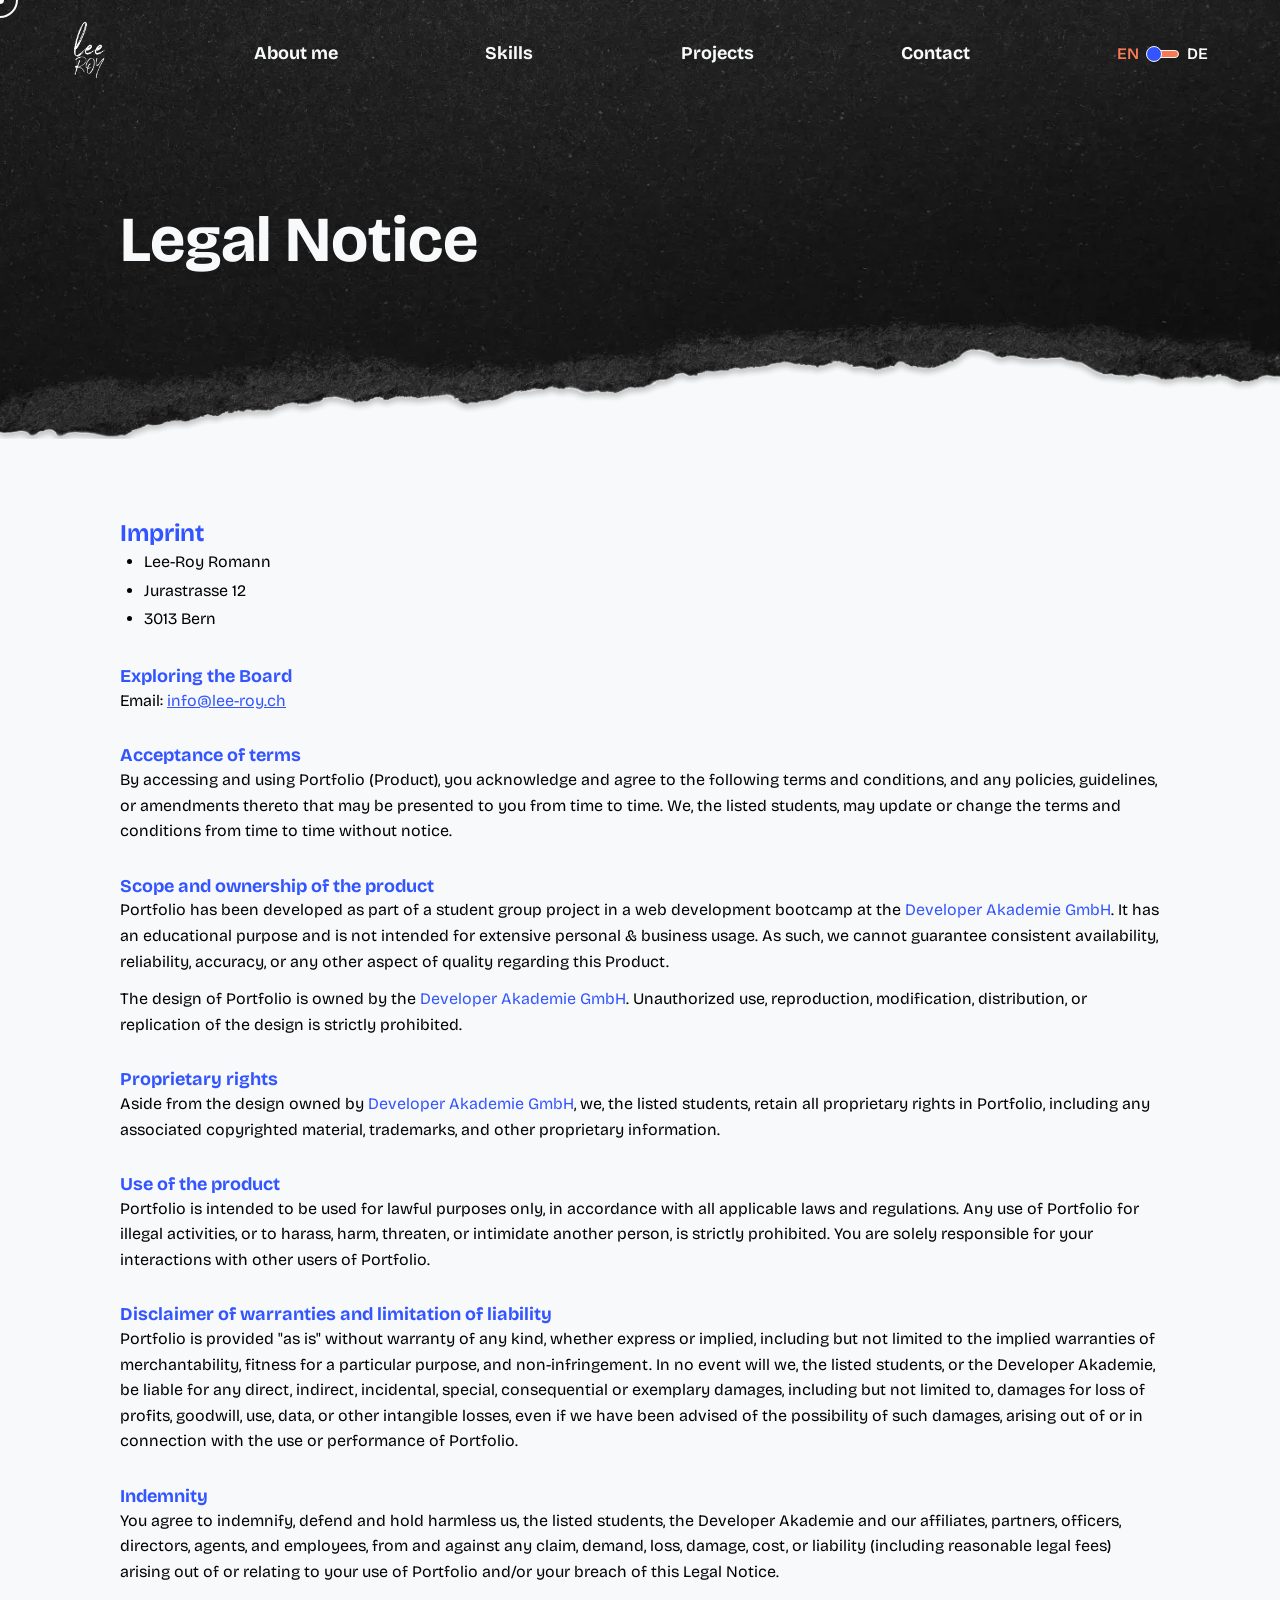
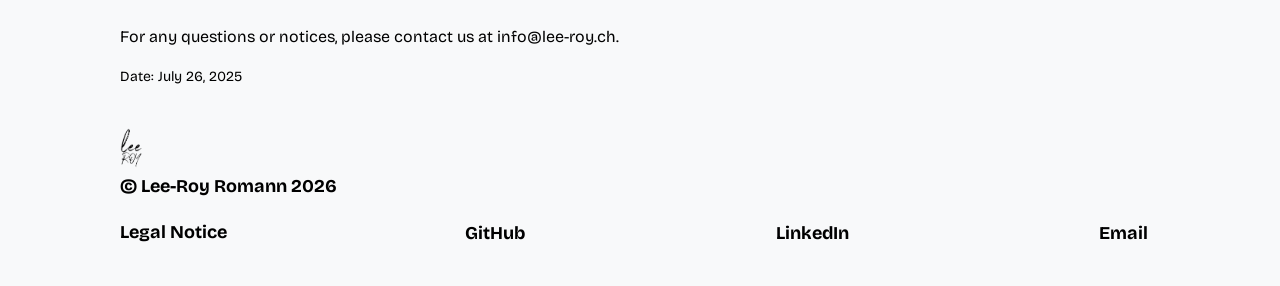
==== commit 8bd71b81: "feat(legal-notice): add address details to imprint section - Replace placeholder address and city wi" ====
--- a/src/pages/legal_notice.html
+++ b/src/pages/legal_notice.html
@@ -109,8 +109,8 @@
             <h2 class="legal-notice__heading legal-notice__heading--primary legal-notice__heading--highlight" data-lang-key="legal.imprint.title">Imprint</h2>
             <ul class="legal-notice__list">
                 <li>Lee-Roy Romann</li>
-                <li data-lang-key="legal.imprint.address">[Address]</li>
-                <li data-lang-key="legal.imprint.city">[Postcode and city]</li>
+                <li data-lang-key="legal.imprint.address">Jurastrasse 12</li>
+                <li data-lang-key="legal.imprint.city">3013 Bern</li>
             </ul>
         </section>
 
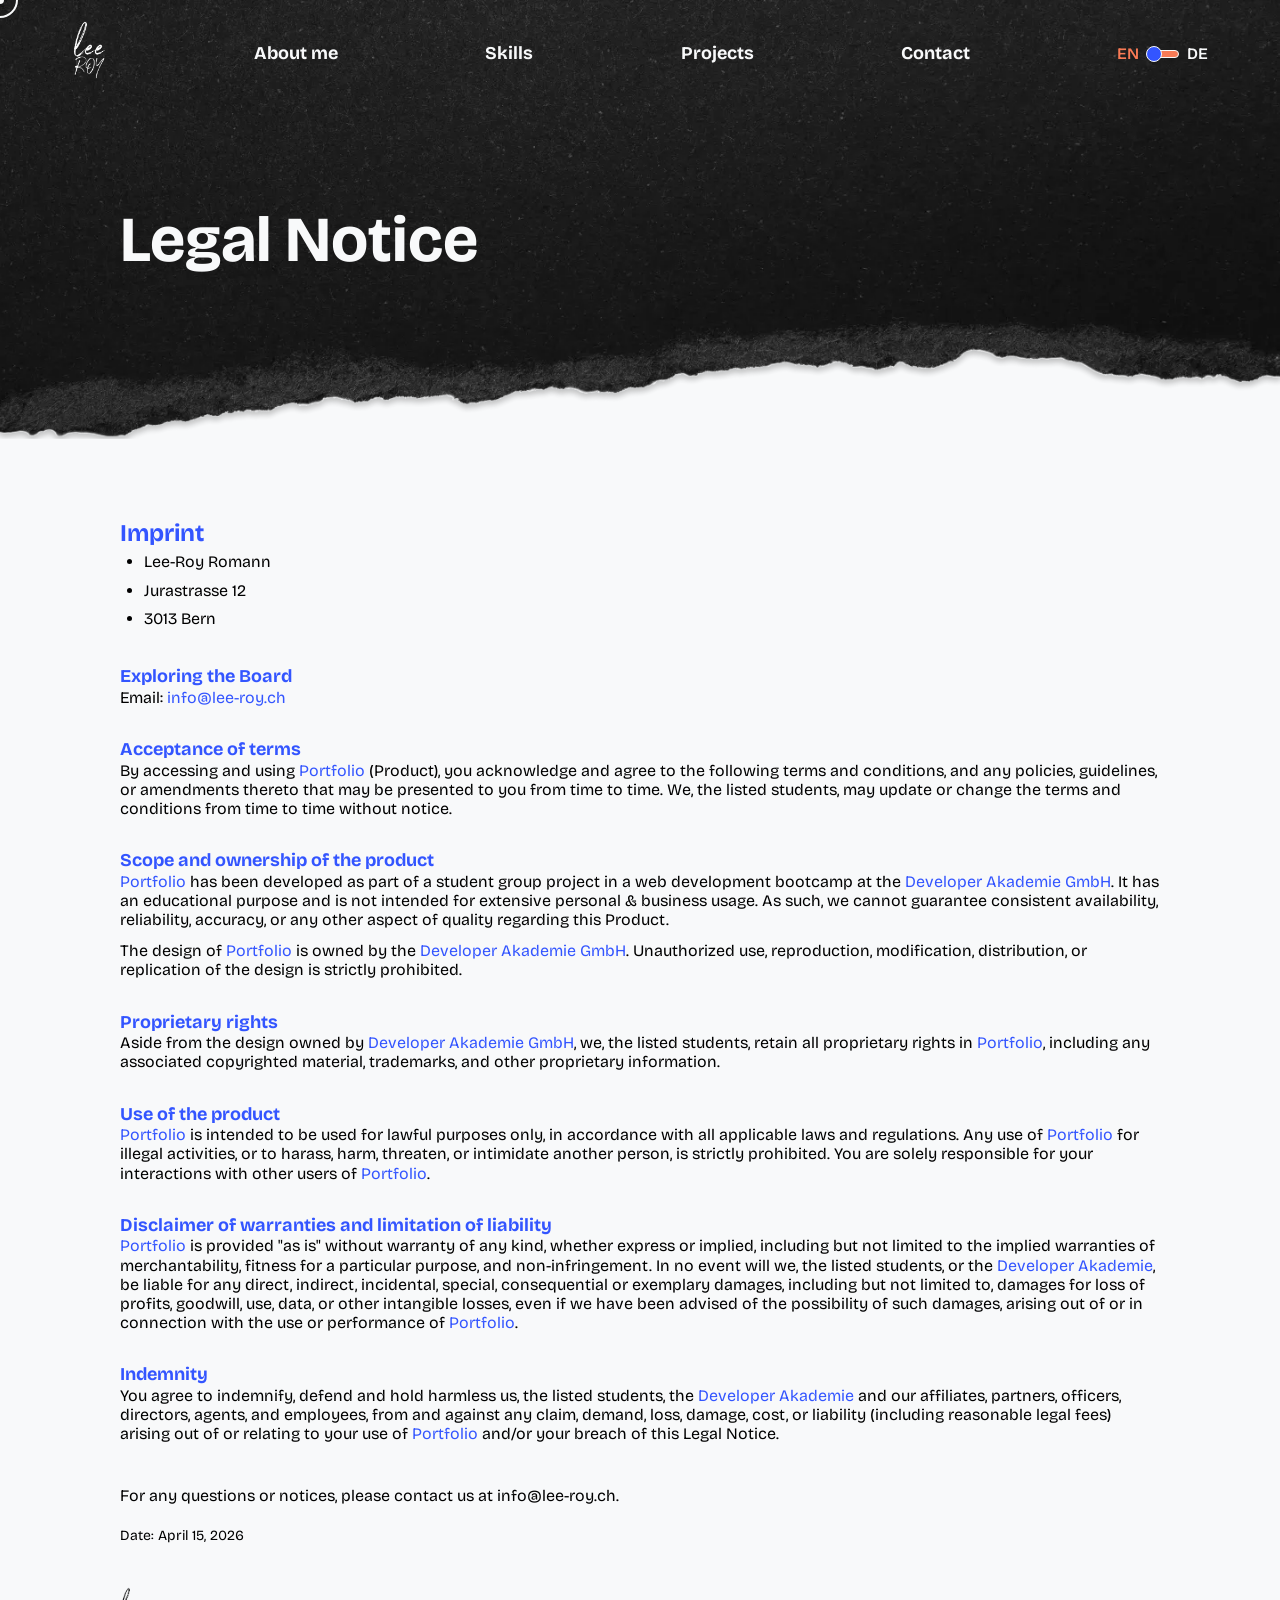
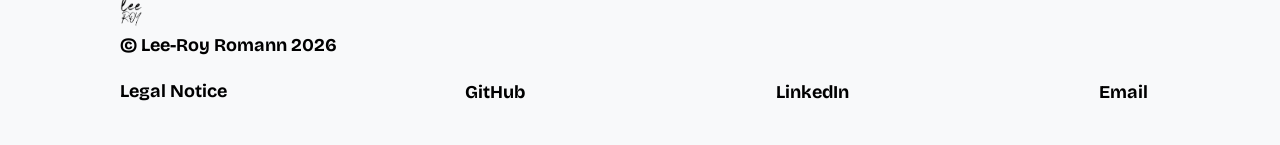
==== commit 3388ab96: "fix(legal-notice): update content styling and text details - Highlight all Portfolio and remaining D" ====
--- a/src/pages/legal_notice.html
+++ b/src/pages/legal_notice.html
@@ -121,37 +121,37 @@
 
         <section class="legal-notice__section">
             <h2 class="legal-notice__heading legal-notice__heading--highlight" data-lang-key="legal.acceptance.title">Acceptance of terms</h2>
-            <p class="legal-notice__text" data-lang-key="legal.acceptance.text">By accessing and using Portfolio (Product), you acknowledge and agree to the following terms and conditions, and any policies, guidelines, or amendments thereto that may be presented to you from time to time. We, the listed students, may update or change the terms and conditions from time to time without notice.</p>
+            <p class="legal-notice__text" data-lang-key="legal.acceptance.text">By accessing and using <span class="legal-notice__text--highlight">Portfolio</span> (Product), you acknowledge and agree to the following terms and conditions, and any policies, guidelines, or amendments thereto that may be presented to you from time to time. We, the listed students, may update or change the terms and conditions from time to time without notice.</p>
         </section>
 
         <section class="legal-notice__section">
             <h2 class="legal-notice__heading legal-notice__heading--highlight" data-lang-key="legal.scope.title">Scope and ownership of the product</h2>
-            <p class="legal-notice__text" data-lang-key="legal.scope.text1">Portfolio has been developed as part of a student group project in a web development bootcamp at the <span class="legal-notice__text--highlight">Developer Akademie GmbH</span>. It has an educational purpose and is not intended for extensive personal &amp; business usage. As such, we cannot guarantee consistent availability, reliability, accuracy, or any other aspect of quality regarding this Product.</p>
-            <p class="legal-notice__text" data-lang-key="legal.scope.text2">The design of Portfolio is owned by the <span class="legal-notice__text--highlight">Developer Akademie GmbH</span>. Unauthorized use, reproduction, modification, distribution, or replication of the design is strictly prohibited.</p>
+            <p class="legal-notice__text" data-lang-key="legal.scope.text1"><span class="legal-notice__text--highlight">Portfolio</span> has been developed as part of a student group project in a web development bootcamp at the <span class="legal-notice__text--highlight">Developer Akademie GmbH</span>. It has an educational purpose and is not intended for extensive personal &amp; business usage. As such, we cannot guarantee consistent availability, reliability, accuracy, or any other aspect of quality regarding this Product.</p>
+            <p class="legal-notice__text" data-lang-key="legal.scope.text2">The design of <span class="legal-notice__text--highlight">Portfolio</span> is owned by the <span class="legal-notice__text--highlight">Developer Akademie GmbH</span>. Unauthorized use, reproduction, modification, distribution, or replication of the design is strictly prohibited.</p>
         </section>
 
         <section class="legal-notice__section">
             <h2 class="legal-notice__heading legal-notice__heading--highlight" data-lang-key="legal.proprietary.title">Proprietary rights</h2>
-            <p class="legal-notice__text" data-lang-key="legal.proprietary.text">Aside from the design owned by <span class="legal-notice__text--highlight">Developer Akademie GmbH</span>, we, the listed students, retain all proprietary rights in Portfolio, including any associated copyrighted material, trademarks, and other proprietary information.</p>
+            <p class="legal-notice__text" data-lang-key="legal.proprietary.text">Aside from the design owned by <span class="legal-notice__text--highlight">Developer Akademie GmbH</span>, we, the listed students, retain all proprietary rights in <span class="legal-notice__text--highlight">Portfolio</span>, including any associated copyrighted material, trademarks, and other proprietary information.</p>
         </section>
 
         <section class="legal-notice__section">
             <h2 class="legal-notice__heading legal-notice__heading--highlight" data-lang-key="legal.use.title">Use of the product</h2>
-            <p class="legal-notice__text" data-lang-key="legal.use.text">Portfolio is intended to be used for lawful purposes only, in accordance with all applicable laws and regulations. Any use of Portfolio for illegal activities, or to harass, harm, threaten, or intimidate another person, is strictly prohibited. You are solely responsible for your interactions with other users of Portfolio.</p>
+            <p class="legal-notice__text" data-lang-key="legal.use.text"><span class="legal-notice__text--highlight">Portfolio</span> is intended to be used for lawful purposes only, in accordance with all applicable laws and regulations. Any use of <span class="legal-notice__text--highlight">Portfolio</span> for illegal activities, or to harass, harm, threaten, or intimidate another person, is strictly prohibited. You are solely responsible for your interactions with other users of <span class="legal-notice__text--highlight">Portfolio</span>.</p>
         </section>
 
         <section class="legal-notice__section">
             <h2 class="legal-notice__heading legal-notice__heading--highlight" data-lang-key="legal.disclaimer.title">Disclaimer of warranties and limitation of liability</h2>
-            <p class="legal-notice__text" data-lang-key="legal.disclaimer.text">Portfolio is provided "as is" without warranty of any kind, whether express or implied, including but not limited to the implied warranties of merchantability, fitness for a particular purpose, and non-infringement. In no event will we, the listed students, or the Developer Akademie, be liable for any direct, indirect, incidental, special, consequential or exemplary damages, including but not limited to, damages for loss of profits, goodwill, use, data, or other intangible losses, even if we have been advised of the possibility of such damages, arising out of or in connection with the use or performance of Portfolio.</p>
+            <p class="legal-notice__text" data-lang-key="legal.disclaimer.text"><span class="legal-notice__text--highlight">Portfolio</span> is provided "as is" without warranty of any kind, whether express or implied, including but not limited to the implied warranties of merchantability, fitness for a particular purpose, and non-infringement. In no event will we, the listed students, or the <span class="legal-notice__text--highlight">Developer Akademie</span>, be liable for any direct, indirect, incidental, special, consequential or exemplary damages, including but not limited to, damages for loss of profits, goodwill, use, data, or other intangible losses, even if we have been advised of the possibility of such damages, arising out of or in connection with the use or performance of <span class="legal-notice__text--highlight">Portfolio</span>.</p>
         </section>
 
         <section class="legal-notice__section">
             <h2 class="legal-notice__heading legal-notice__heading--highlight" data-lang-key="legal.indemnity.title">Indemnity</h2>
-            <p class="legal-notice__text" data-lang-key="legal.indemnity.text">You agree to indemnify, defend and hold harmless us, the listed students, the Developer Akademie and our affiliates, partners, officers, directors, agents, and employees, from and against any claim, demand, loss, damage, cost, or liability (including reasonable legal fees) arising out of or relating to your use of Portfolio and/or your breach of this Legal Notice.</p>
+            <p class="legal-notice__text" data-lang-key="legal.indemnity.text">You agree to indemnify, defend and hold harmless us, the listed students, the <span class="legal-notice__text--highlight">Developer Akademie</span> and our affiliates, partners, officers, directors, agents, and employees, from and against any claim, demand, loss, damage, cost, or liability (including reasonable legal fees) arising out of or relating to your use of <span class="legal-notice__text--highlight">Portfolio</span> and/or your breach of this Legal Notice.</p>
         </section>
 
         <p class="legal-notice__contact" data-lang-key="legal.contact">For any questions or notices, please contact us at info@lee-roy.ch.</p>
-        <p class="legal-notice__date">Date: July 26, 2025</p>
+        <p class="legal-notice__date">Date: April 15, 2026</p>
     </main>
 
     <!-- Footer -->
--- a/src/styles/navbar.css
+++ b/src/styles/navbar.css
@@ -363,4 +363,14 @@
     .navbar {
         padding: 20px 24px;
     }
+}
+
+@media (max-width: 375px) and (max-height: 700px) {
+    .navbar {
+        padding: 12px 16px;
+    }
+
+    .navbar__logo {
+        height: 50px;
+    }
 }
--- a/src/styles/legal-notice.css
+++ b/src/styles/legal-notice.css
@@ -74,14 +74,14 @@
     font-family: 'Bricolage Grotesque', sans-serif;
     font-weight: 400;
     font-size: 16px;
-    line-height: 160%;
+    line-height: 120%;
     color: var(--color-dark);
     margin-bottom: 12px;
 }
 
 .legal-notice__text a {
     color: var(--color-blue);
-    text-decoration: underline;
+    text-decoration: none;
 }
 
 .legal-notice__text a:hover {
@@ -156,6 +156,7 @@
 
 .legal-notice__footer {
     padding: 40px 120px;
+    margin-top: 0;
 }
 
 .legal-notice__footer .contact__footer-copyright {
@@ -207,7 +208,7 @@
     }
 
     .legal-notice__content {
-        padding: 60px 80px;
+        padding: 60px 80px 0;
     }
 
     .legal-notice__footer {
@@ -227,7 +228,7 @@
     }
 
     .legal-notice__back {
-        display: flex;
+        display: inline-flex;
     }
 
     .legal-notice__hero {
@@ -240,7 +241,7 @@
     }
 
     .legal-notice__content {
-        padding: 48px 40px;
+        padding: 48px 40px 0;
     }
 
     .legal-notice__footer {
@@ -267,7 +268,7 @@
     }
 
     .legal-notice__content {
-        padding: 40px 24px;
+        padding: 40px 24px 0;
     }
 
     .legal-notice__footer {
@@ -291,7 +292,7 @@
     }
 
     .legal-notice__content {
-        padding: 32px 16px;
+        padding: 32px 16px 0;
     }
 
     .legal-notice__footer {
@@ -314,7 +315,7 @@
     }
 
     .legal-notice__content {
-        padding: 24px 12px;
+        padding: 24px 12px 0;
     }
 
     .legal-notice__footer {
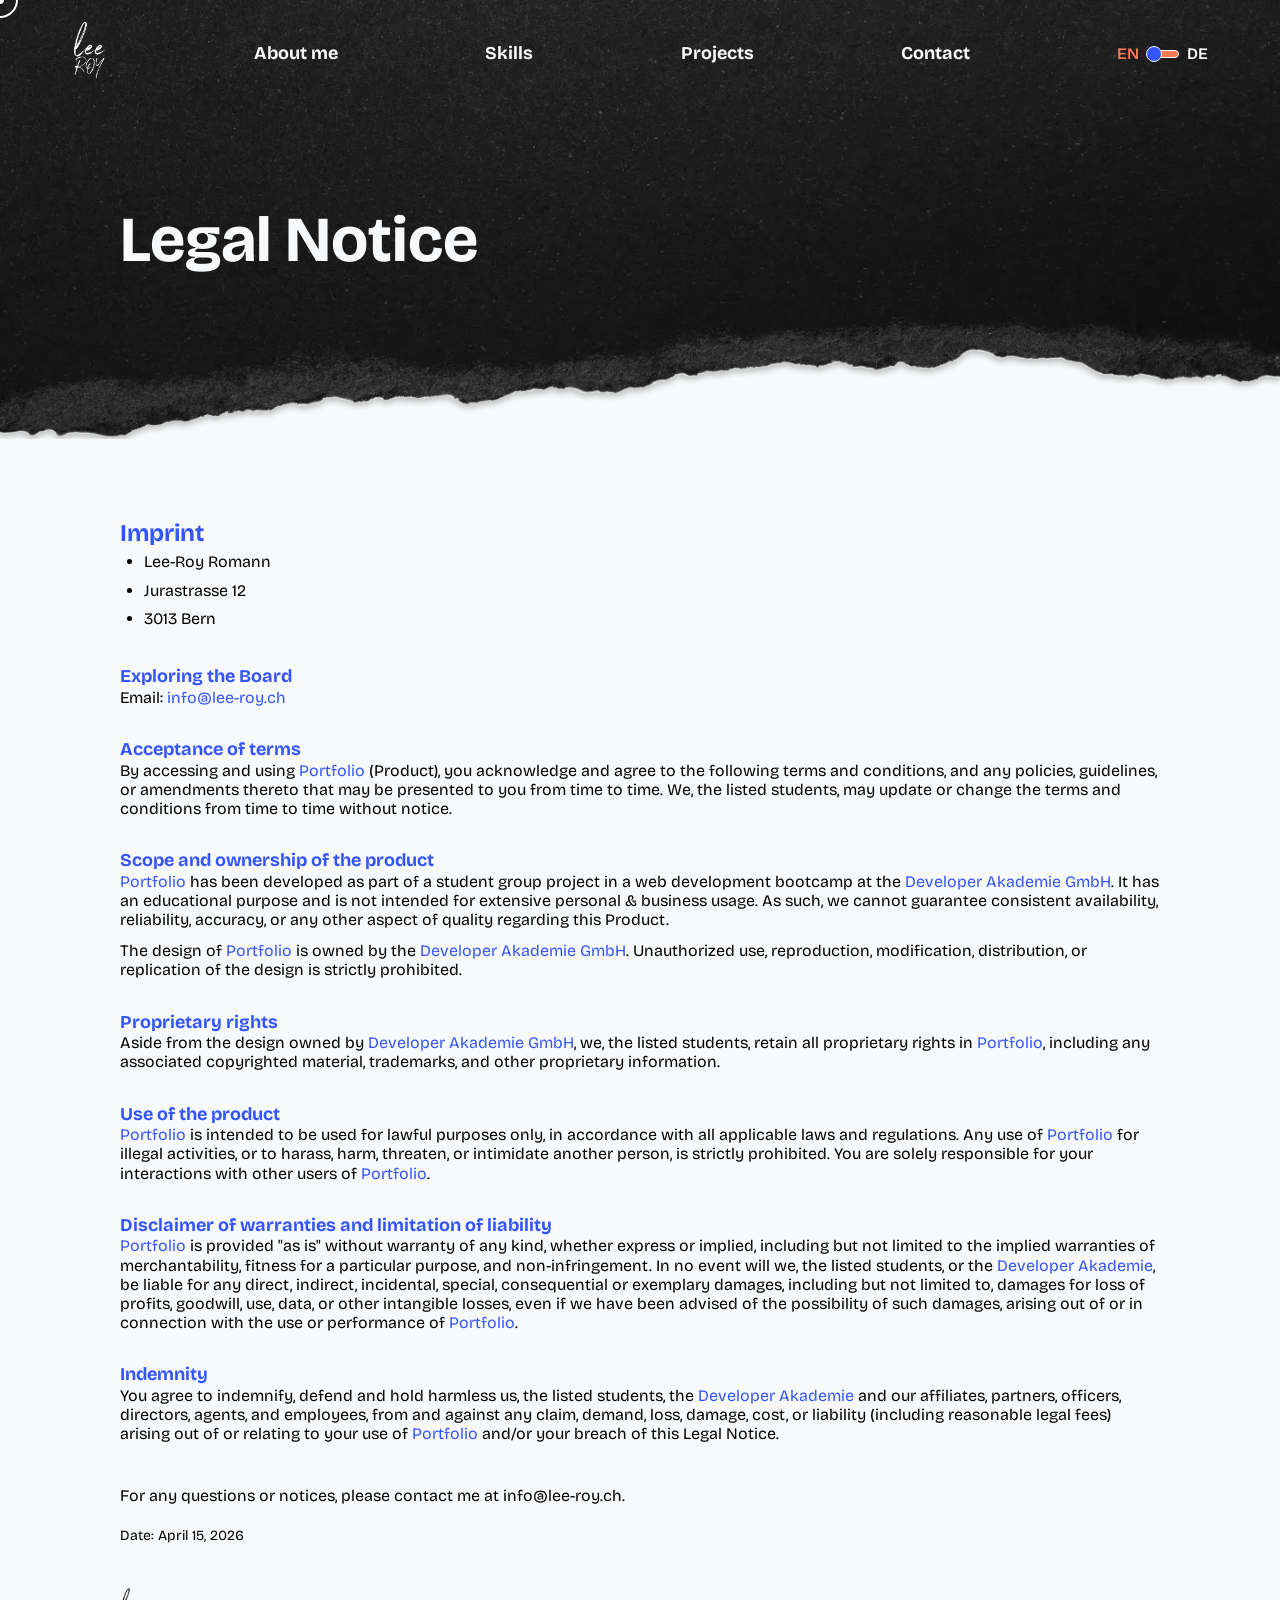
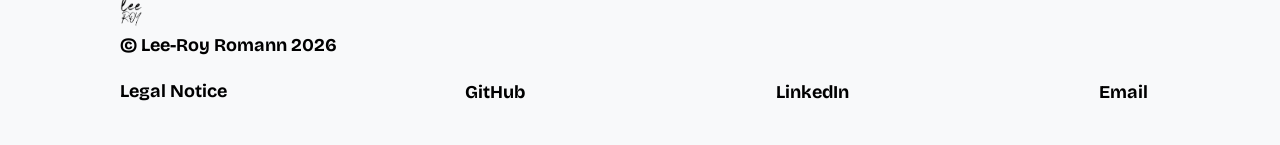
==== commit be40a5be: "fix(legal-notice): change 'contact us' to 'contact me' - Correct pronoun from plural to singular in " ====
--- a/src/pages/legal_notice.html
+++ b/src/pages/legal_notice.html
@@ -150,7 +150,7 @@
             <p class="legal-notice__text" data-lang-key="legal.indemnity.text">You agree to indemnify, defend and hold harmless us, the listed students, the <span class="legal-notice__text--highlight">Developer Akademie</span> and our affiliates, partners, officers, directors, agents, and employees, from and against any claim, demand, loss, damage, cost, or liability (including reasonable legal fees) arising out of or relating to your use of <span class="legal-notice__text--highlight">Portfolio</span> and/or your breach of this Legal Notice.</p>
         </section>
 
-        <p class="legal-notice__contact" data-lang-key="legal.contact">For any questions or notices, please contact us at info@lee-roy.ch.</p>
+        <p class="legal-notice__contact" data-lang-key="legal.contact">For any questions or notices, please contact me at info@lee-roy.ch.</p>
         <p class="legal-notice__date">Date: April 15, 2026</p>
     </main>
 
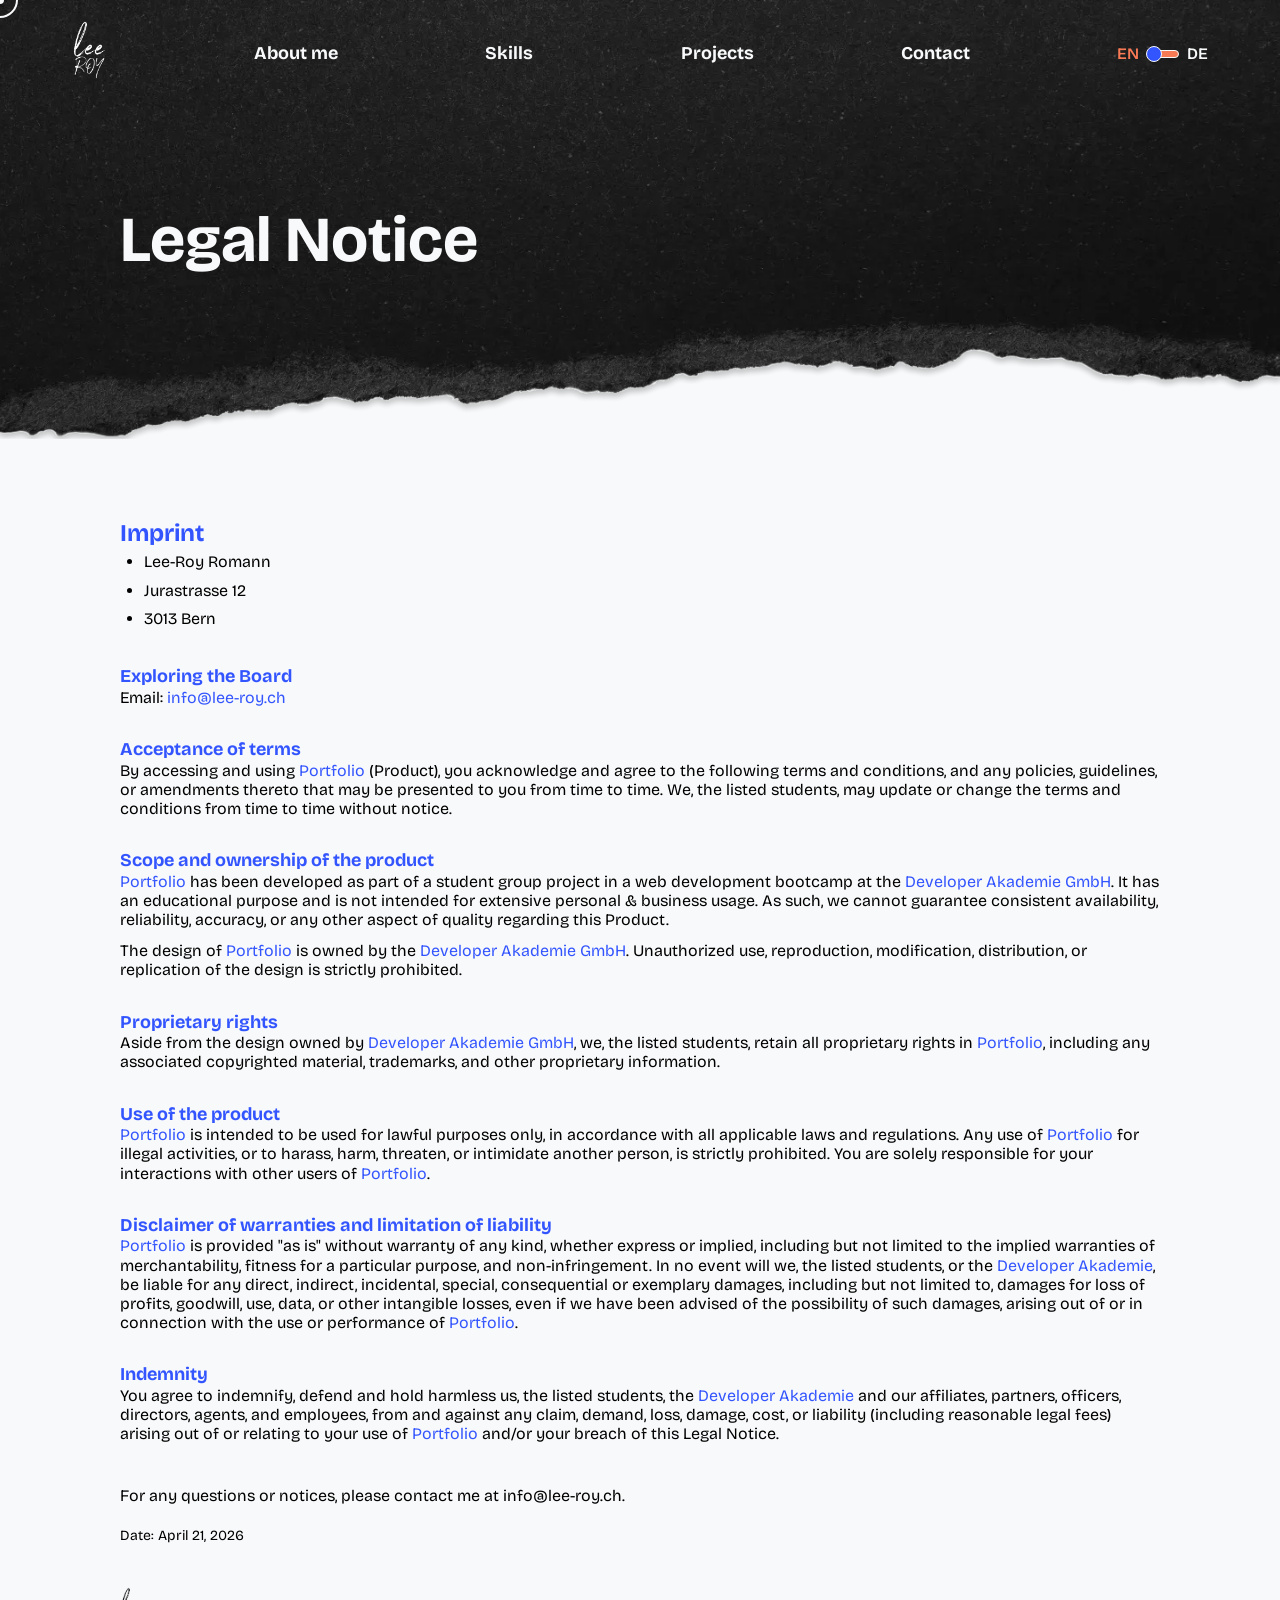
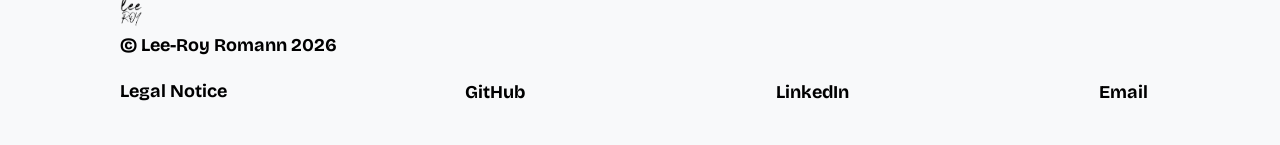
==== commit dae87d46: "chore: update legal notice date - set the legal notice date to April 21, 2026" ====
--- a/src/pages/legal_notice.html
+++ b/src/pages/legal_notice.html
@@ -87,6 +87,12 @@
                         <path fill-rule="evenodd" clip-rule="evenodd" d="M16 4C9.37 4 4 9.37 4 16C4 21.31 7.435 25.795 12.205 27.385C12.805 27.49 13.03 27.13 13.03 26.815C13.03 26.53 13.015 25.585 13.015 24.58C10 25.135 9.22 23.845 8.98 23.17C8.845 22.825 8.26 21.76 7.75 21.475C7.33 21.25 6.73 20.695 7.735 20.68C8.68 20.665 9.355 21.55 9.58 21.91C10.66 23.725 12.385 23.215 13.075 22.9C13.18 22.12 13.495 21.595 13.84 21.295C11.17 20.995 8.38 19.96 8.38 15.37C8.38 14.065 8.845 12.985 9.61 12.145C9.49 11.845 9.07 10.615 9.73 8.965C9.73 8.965 10.735 8.65 13.03 10.195C13.99 9.925 15.01 9.79 16.03 9.79C17.05 9.79 18.07 9.925 19.03 10.195C21.325 8.635 22.33 8.965 22.33 8.965C22.99 10.615 22.57 11.845 22.45 12.145C23.215 12.985 23.68 14.05 23.68 15.37C23.68 19.975 20.875 20.995 18.205 21.295C18.64 21.67 19.015 22.39 19.015 23.515C19.015 25.12 19 26.41 19 26.815C19 27.13 19.225 27.505 19.825 27.385C24.565 25.795 28 21.295 28 16C28 9.37 22.63 4 16 4Z" fill="currentColor"/>
                     </svg>
                 </a>
+
+                <a href="mailto:info@lee-roy.ch" aria-label="Email">
+                    <svg viewBox="0 0 32 32" fill="none">
+                        <path d="M6.4 25.2C5.74 25.2 5.175 24.965 4.705 24.495C4.235 24.025 4 23.46 4 22.8V8.4C4 7.74 4.235 7.175 4.705 6.705C5.175 6.235 5.74 6 6.4 6H25.6C26.26 6 26.825 6.235 27.295 6.705C27.765 7.175 28 7.74 28 8.4V22.8C28 23.46 27.765 24.025 27.295 24.495C26.825 24.965 26.26 25.2 25.6 25.2H6.4ZM16 16.59C16.1 16.59 16.205 16.575 16.315 16.545C16.425 16.515 16.53 16.47 16.63 16.41L25.12 11.1C25.28 11 25.4 10.875 25.48 10.725C25.56 10.575 25.6 10.41 25.6 10.23C25.6 9.83 25.43 9.53 25.09 9.33C24.75 9.13 24.4 9.14 24.04 9.36L16 14.4L7.96 9.36C7.6 9.14 7.25 9.135 6.91 9.345C6.57 9.555 6.4 9.85 6.4 10.23C6.4 10.43 6.44 10.605 6.52 10.755C6.6 10.905 6.72 11.02 6.88 11.1L15.37 16.41C15.47 16.47 15.575 16.515 15.685 16.545C15.795 16.575 15.9 16.59 16 16.59Z" fill="currentColor"/>
+                    </svg>
+                </a>
             </div>
         </div>
     </nav>
@@ -151,7 +157,7 @@
         </section>
 
         <p class="legal-notice__contact" data-lang-key="legal.contact">For any questions or notices, please contact me at info@lee-roy.ch.</p>
-        <p class="legal-notice__date">Date: April 15, 2026</p>
+        <p class="legal-notice__date">Date: April 21, 2026</p>
     </main>
 
     <!-- Footer -->
--- a/src/styles/main.css
+++ b/src/styles/main.css
@@ -153,6 +153,11 @@
     border-color: #0E1013;
 }
 
+.page--home .cursor-dot,
+.page--home .cursor-outline {
+    mix-blend-mode: difference;
+}
+
 @media (pointer: coarse) {
     .cursor-dot,
     .cursor-outline {
--- a/src/styles/navbar.css
+++ b/src/styles/navbar.css
@@ -194,7 +194,7 @@
 .navbar__burger-line {
     display: block;
     width: 100%;
-    height: 2px;
+    height: 3px;
     background-color: var(--color-white);
     border-radius: 2px;
 }
@@ -245,7 +245,7 @@
 
 @media (max-width: 740px) {
     .navbar {
-        padding: 20px 72px;
+        padding: 20px 40px;
     }
 
     .navbar__logo {
@@ -349,9 +349,9 @@
     }
 }
 
-@media (max-width: 520px) {
+@media (max-width: 560px) {
     .navbar {
-        padding: 20px 48px;
+        padding: 20px 24px;
     }
 
     .navbar__menu-logo {
@@ -359,9 +359,9 @@
     }
 }
 
-@media (max-width: 420px) {
+@media (max-width: 400px) {
     .navbar {
-        padding: 20px 24px;
+        padding: 20px 16px;
     }
 }
 
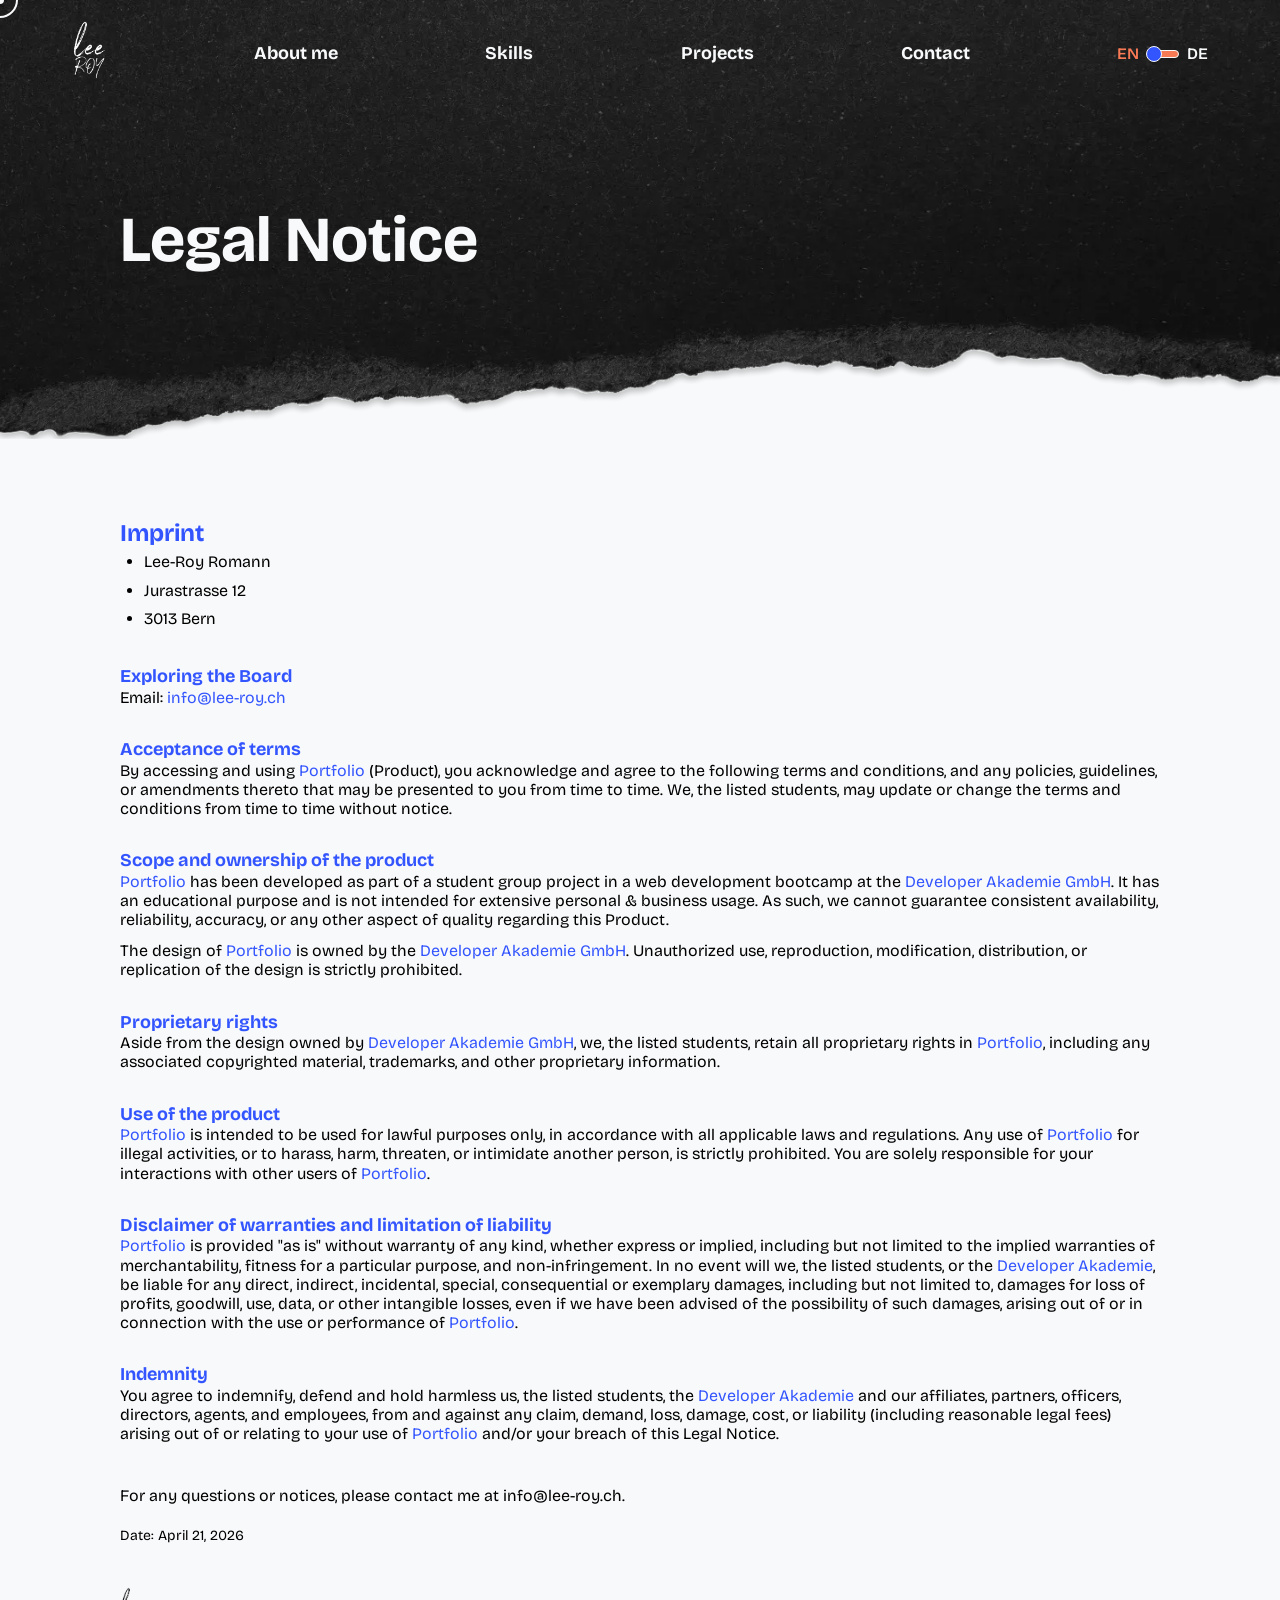
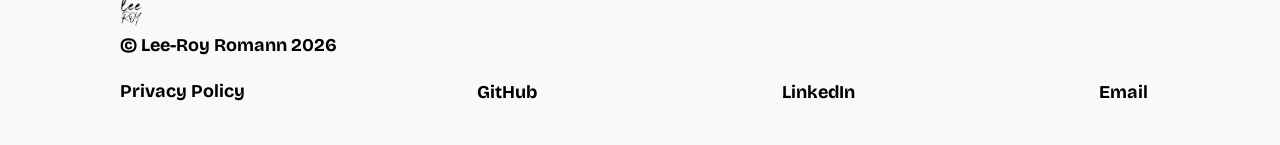
==== commit e8b323a0: "feat(legal): add privacy policy page and footer link * add a dedicated privacy policy page with full" ====
--- a/src/pages/legal_notice.html
+++ b/src/pages/legal_notice.html
@@ -167,14 +167,14 @@
                 <img class="contact__footer-logo" src="../assets/logos/lee-roy.webp" alt="Lee-Roy Romann Logo" loading="lazy" />
                 <span class="contact__footer-copyright">&copy; Lee-Roy Romann 2026</span>
             </div>
-            <a class="contact__footer-link contact__footer-link--legal" href="legal_notice.html">
-                Legal Notice
+            <a class="contact__footer-link contact__footer-link--legal" href="privacy_policy.html">
+                Privacy Policy
                 <img class="contact__footer-link-line" src="../assets/img/0_drawn_lines/0_header/line_3.webp" alt="" />
             </a>
         </div>
         <nav class="contact__footer-links">
-            <a class="contact__footer-link contact__footer-link--legal-desktop" href="legal_notice.html">
-                Legal Notice
+            <a class="contact__footer-link contact__footer-link--legal-desktop" href="privacy_policy.html">
+                Privacy Policy
                 <img class="contact__footer-link-line" src="../assets/img/0_drawn_lines/0_header/line_3.webp" alt="" />
             </a>
             <div class="contact__icon-roll-wrapper contact__icon-roll-wrapper--github">
--- a/src/styles/contact.css
+++ b/src/styles/contact.css
@@ -1,818 +1,4 @@
-/* ========== CONTACT SECTION ========== */
-
-.contact {
-    position: relative;
-    width: 100%;
-    padding: 120px 120px 60px;
-    overflow: hidden;
-    background-color: var(--color-light);
-}
-
-.contact__bg {
-    position: absolute;
-    top: 0;
-    left: 0;
-    width: 100%;
-    height: 100%;
-    object-fit: cover;
-    z-index: 0;
-}
-
-.contact__content {
-    position: relative;
-    display: flex;
-    justify-content: space-between;
-    gap: 40px;
-    z-index: 1;
-}
-
-/* ---------- Left Column ---------- */
-
-.contact__info {
-    flex: 1;
-    max-width: 560px;
-    display: flex;
-    flex-direction: column;
-}
-
-.contact__header {
-    display: flex;
-    flex-direction: column;
-}
-
-.contact__subtitle {
-    font-family: 'Bricolage Grotesque', sans-serif;
-    font-weight: 500;
-    font-size: 20px;
-    line-height: 100%;
-    text-transform: uppercase;
-    color: var(--color-white);
-    margin-bottom: 12px;
-}
-
-.contact__title {
-    font-family: 'Bricolage Grotesque', sans-serif;
-    font-weight: 700;
-    font-size: 64px;
-    line-height: 100%;
-    color: var(--color-white);
-}
-
-@keyframes line-draw {
-    0%   { clip-path: inset(0 100% 0 0); }
-    5%   { clip-path: inset(0 0 0 0); }
-    72%  { clip-path: inset(0 0 0 0); }
-    77%  { clip-path: inset(0 100% 0 0); }
-    100% { clip-path: inset(0 100% 0 0); }
-}
-
-.contact__text {
-    margin-top: 48px;
-    font-family: 'Bricolage Grotesque', sans-serif;
-    font-weight: 400;
-    font-size: 18px;
-    line-height: 120%;
-    color: var(--color-white);
-    text-align: justify;
-}
-
-.contact__text p + p {
-    margin-top: 16px;
-}
-
-.contact__arrow {
-    width: 280px;
-    margin-top: 48px;
-    align-self: flex-end;
-    object-fit: contain;
-    object-position: left;
-    animation: line-draw 6s ease-in-out infinite;
-}
-
-/* ---------- Right Column ---------- */
-
-.contact__form-wrapper {
-    flex: 1;
-    max-width: 480px;
-    display: flex;
-    flex-direction: column;
-    position: relative;
-    padding-top: 120px;
-}
-
-/* ---------- Sticker ---------- */
-
-.contact__sticker {
-    position: absolute;
-    top: -12px;
-    right: 0;
-    width: 168px;
-    height: 168px;
-    z-index: 2;
-}
-
-.contact__sticker-bg {
-    width: 100%;
-    height: 100%;
-    object-fit: contain;
-    transform: rotate(90deg);
-}
-
-.contact__sticker-text {
-    position: absolute;
-    top: 0;
-    left: +1px;
-    width: 100%;
-    height: 100%;
-    animation: sticker-spin 40s linear infinite;
-    transform-origin: center center;
-}
-
-@keyframes sticker-spin {
-    from { transform: rotate(0deg); }
-    to { transform: rotate(360deg); }
-}
-
-.contact__sticker-text text {
-    font-family: 'Bricolage Grotesque', sans-serif;
-    font-weight: 800;
-    font-size: 11.2px;
-    fill: #0E1013;
-    text-transform: uppercase;
-    /* letter-spacing: 0.5px; */
-}
-
-.contact__sticker-logo {
-    position: absolute;
-    top: 50%;
-    left: 50%;
-    transform: translate(-50%, -50%);
-    width: 50%;
-    height: 50%;
-    object-fit: contain;
-    filter: brightness(0);
-}
-
-/* ---------- Form ---------- */
-
-.contact__form {
-    display: flex;
-    flex-direction: column;
-    width: 100%;
-}
-
-.contact__field {
-    display: flex;
-    flex-direction: column;
-    border-bottom: 1px solid #F7C518;
-    padding: 16px 24px;
-    gap: 8px;
-    transition: border-color 0.3s ease;
-}
-
-.contact__field:first-child {
-    border-top: 1px solid transparent;
-}
-
-.contact__field:hover {
-    border-bottom-color: #3355FF;
-}
-
-.contact__field:first-child:hover {
-    border-top-color: #3355FF;
-}
-
-.contact__field:has(+ .contact__field:hover) {
-    border-bottom-color: #3355FF;
-}
-
-.contact__label {
-    font-family: 'Bricolage Grotesque', sans-serif;
-    font-weight: 500;
-    font-size: 24px;
-    line-height: 120%;
-    color: var(--color-white);
-    transition: color 0.3s ease;
-}
-
-.contact__field:hover .contact__label {
-    color: #F87A55;
-}
-
-.contact__input {
-    font-family: 'Bricolage Grotesque', sans-serif;
-    font-weight: 400;
-    font-size: 18px;
-    line-height: 120%;
-    color: var(--color-white);
-    display: block;
-    width: 100%;
-    box-sizing: border-box;
-    background: transparent;
-    border: none;
-    outline: none;
-}
-
-.contact__input::placeholder {
-    color: #F8F9FA;
-}
-
-.contact__input--error::placeholder {
-    color: #FF3A00;
-}
-
-.contact__textarea {
-    resize: none;
-    height: 30px;
-    max-height: 200px;
-    overflow: hidden;
-    scrollbar-width: thin;
-    scrollbar-color: #5a4e4e transparent;
-}
-
-.contact__textarea::-webkit-scrollbar {
-    width: 5px;
-}
-
-.contact__textarea::-webkit-scrollbar-track {
-    background: transparent;
-}
-
-.contact__textarea::-webkit-scrollbar-thumb {
-    background: #5a4e4e;
-    border-radius: 3px;
-}
-
-/* ---------- Privacy ---------- */
-
-.contact__privacy {
-    display: flex;
-    align-items: flex-start;
-    gap: 12px;
-    margin-top: 40px;
-}
-
-.contact__checkbox {
-    -webkit-appearance: none;
-    appearance: none;
-    width: 18px;
-    height: 18px;
-    margin-top: 2px;
-    flex-shrink: 0;
-    background-color: #0E1013;
-    border: 2px solid #3355FF;
-    border-radius: 3px;
-    cursor: pointer;
-    position: relative;
-}
-
-.contact__checkbox:hover::before {
-    content: '';
-    position: absolute;
-    top: 50%;
-    left: 50%;
-    transform: translate(-50%, -50%);
-    width: 24px;
-    height: 24px;
-    background-color: rgba(121, 126, 243, 0.3);
-    border-radius: 4px;
-}
-
-.contact__checkbox:checked {
-    background-color: #0E1013;
-}
-
-.contact__checkbox:checked::after {
-    content: '';
-    position: absolute;
-    top: -5px;
-    left: -1px;
-    width: 20px;
-    height: 24px;
-    background: url('../assets/img/0_drawn_lines/5_contact/check.webp') center / contain no-repeat;
-}
-
-.contact__privacy-text {
-    font-family: 'Bricolage Grotesque', sans-serif;
-    font-weight: 400;
-    font-size: 15px;
-    line-height: 120%;
-    color: var(--color-white);
-}
-
-.contact__privacy-link {
-    color: var(--color-blue);
-    text-decoration: none;
-    transition: color 0.3s ease;
-}
-
-.contact__privacy-link:hover {
-    color: #F7C518;
-}
-
-.contact__privacy-hint {
-    visibility: hidden;
-    font-family: 'Bricolage Grotesque', sans-serif;
-    font-weight: 400;
-    font-size: 14px;
-    line-height: 120%;
-    color: #F87A55;
-    margin-top: 8px;
-}
-
-/* ---------- Submit Button ---------- */
-
-.contact__submit {
-    align-self: flex-end;
-    margin-top: 24px;
-    display: inline-flex;
-    align-items: center;
-    justify-content: center;
-    width: 154px;
-    height: 40px;
-    padding: 0;
-    border: 1px solid #7d7d7d;
-    border-radius: 100px;
-    color: #7d7d7d;
-    font-family: 'Bricolage Grotesque', sans-serif;
-    font-size: 18px;
-    font-weight: 500;
-    line-height: 120%;
-    background: transparent;
-    box-shadow: 2px 4px 0px 0px #7d7d7d;
-    transition: background-color 0.3s ease, box-shadow 0.2s ease, transform 0.2s ease, color 0.2s, border-color 0.2s;
-    cursor: not-allowed;
-}
-
-.contact__submit:enabled {
-    color: var(--color-white);
-    border-color: var(--color-white);
-    box-shadow: 2px 4px 0px 0px var(--color-white);
-    cursor: pointer !important;
-}
-
-.contact__submit:enabled:hover {
-    background-color: var(--color-orange);
-}
-
-.contact__submit:enabled:active {
-    background-color: var(--color-orange);
-    box-shadow: 0 0 0 0 var(--color-white);
-    transform: translateY(4px);
-}
-
-/* ---------- Toast Notification ---------- */
-
-.toast {
-    position: fixed;
-    bottom: 40px;
-    left: 50%;
-    translate: -50% 0;
-    display: flex;
-    align-items: center;
-    gap: 12px;
-    padding: 16px 28px;
-    background-color: var(--color-orange);
-    color: var(--color-white);
-    font-family: 'Bricolage Grotesque', sans-serif;
-    font-size: 16px;
-    font-weight: 500;
-    line-height: 120%;
-    border-radius: 100px;
-    box-shadow: 2px 4px 12px rgba(0, 0, 0, 0.25);
-    z-index: 9999;
-    opacity: 0;
-    transform: translateY(24px);
-    transition: opacity 0.4s ease, transform 0.4s ease;
-    pointer-events: none;
-}
-
-.toast--visible {
-    opacity: 1;
-    transform: translateY(0);
-    pointer-events: auto;
-}
-
-.toast--error {
-    background-color: #d9534f;
-}
-
-.toast--success {
-    background-color: #3a9e6e;
-}
-
-.toast__icon {
-    width: 22px;
-    height: 22px;
-    flex-shrink: 0;
-}
-
-.toast__close {
-    background: none;
-    border: none;
-    color: var(--color-white);
-    cursor: pointer;
-    padding: 0;
-    margin-left: 4px;
-    display: flex;
-    align-items: center;
-    flex-shrink: 0;
-}
-
-/* ========== FOOTER (inside contact) ========== */
-
-.contact__footer {
-    position: relative;
-    z-index: 1;
-}
-
-.contact__footer-top {
-    display: flex;
-    align-items: flex-start;
-    justify-content: space-between;
-    margin-bottom: 24px;
-}
-
-.contact__footer-link--legal {
-    display: none;
-}
-
-.contact__footer-link--legal-desktop {
-    display: inline;
-}
-
-.contact__footer-logo {
-    height: 40px;
-    object-fit: contain;
-}
-
-.contact__footer-copyright {
-    font-family: 'Bricolage Grotesque', sans-serif;
-    font-weight: 700;
-    font-size: 18px;
-    line-height: 120%;
-    color: var(--color-white);
-}
-
-.contact__footer-links {
-    display: flex;
-    justify-content: space-between;
-}
-
-.contact__footer-link {
-    font-family: 'Bricolage Grotesque', sans-serif;
-    font-weight: 700;
-    font-size: 18px;
-    line-height: 120%;
-    color: var(--color-white);
-    text-decoration: none;
-}
-
-.contact__footer-link:hover {
-    color: var(--color-orange);
-}
-
-.contact__footer-link--legal:hover,
-.contact__footer-link--legal-desktop:hover {
-    color: var(--color-white);
-}
-
-/* ---------- Legal Notice Link Line Animation ---------- */
-
-.contact__footer-link--legal,
-.contact__footer-link--legal-desktop {
-    position: relative;
-}
-
-.contact__footer-link-line {
-    position: absolute;
-    width: 105px;
-    height: 42px;
-    left: 50%;
-    bottom: -10px;
-    transform: translateX(-50%);
-    pointer-events: none;
-    clip-path: inset(0 100% 0 0);
-    transition: clip-path 0.3s ease;
-}
-
-.contact__footer-link--legal:hover .contact__footer-link-line,
-.contact__footer-link--legal-desktop:hover .contact__footer-link-line {
-    clip-path: inset(0 0% 0 0);
-}
-
-/* ---------- GitHub Icon Roll ---------- */
-
-/* ---------- Icon Roll (GitHub & LinkedIn) ---------- */
-
-.contact__icon-roll-wrapper {
-    position: relative;
-}
-
-.contact__footer-link--icon-roll {
-    position: relative;
-    padding: 8px 12px;
-    border-radius: 100px;
-    height: 40px;
-    box-sizing: border-box;
-    transition: background-color 0.3s ease, color 0.3s ease;
-}
-
-.contact__footer-link--icon-roll:hover {
-    background-color: var(--color-blue);
-    color: var(--color-white);
-}
-
-.contact__icon-roll-wrapper::before {
-    content: '';
-    position: absolute;
-    top: -40px;
-    right: 0;
-    width: 32px;
-    height: 32px;
-    background-size: contain;
-    background-repeat: no-repeat;
-    pointer-events: none;
-    opacity: 0;
-    transform: translateX(-100%) rotate(180deg);
-}
-
-.contact__icon-roll-wrapper--github::before {
-    background-image: url("data:image/svg+xml,%3Csvg viewBox='0 0 32 32' fill='none' xmlns='http://www.w3.org/2000/svg'%3E%3Cpath fill-rule='evenodd' clip-rule='evenodd' d='M16 4C9.37 4 4 9.37 4 16C4 21.31 7.435 25.795 12.205 27.385C12.805 27.49 13.03 27.13 13.03 26.815C13.03 26.53 13.015 25.585 13.015 24.58C10 25.135 9.22 23.845 8.98 23.17C8.845 22.825 8.26 21.76 7.75 21.475C7.33 21.25 6.73 20.695 7.735 20.68C8.68 20.665 9.355 21.55 9.58 21.91C10.66 23.725 12.385 23.215 13.075 22.9C13.18 22.12 13.495 21.595 13.84 21.295C11.17 20.995 8.38 19.96 8.38 15.37C8.38 14.065 8.845 12.985 9.61 12.145C9.49 11.845 9.07 10.615 9.73 8.965C9.73 8.965 10.735 8.65 13.03 10.195C13.99 9.925 15.01 9.79 16.03 9.79C17.05 9.79 18.07 9.925 19.03 10.195C21.325 8.635 22.33 8.965 22.33 8.965C22.99 10.615 22.57 11.845 22.45 12.145C23.215 12.985 23.68 14.05 23.68 15.37C23.68 19.975 20.875 20.995 18.205 21.295C18.64 21.67 19.015 22.39 19.015 23.515C19.015 25.12 19 26.41 19 26.815C19 27.13 19.225 27.505 19.825 27.385C24.565 25.795 28 21.295 28 16C28 9.37 22.63 4 16 4Z' fill='%23F8F9FA'/%3E%3C/svg%3E");
-}
-
-.contact__icon-roll-wrapper--linkedin::before {
-    background-image: url("data:image/svg+xml,%3Csvg viewBox='0 0 32 32' fill='none' xmlns='http://www.w3.org/2000/svg'%3E%3Cpath d='M24.3527 4H7.64731C5.63282 4 4 5.63282 4 7.64731V24.3532C4 26.3672 5.63282 28 7.64731 28H24.3527C26.3672 28 28 26.3672 28 24.3532V7.64731C28 5.63282 26.3672 4 24.3527 4ZM13.2319 25.5855H10.1518V15.6775H13.2319V25.5855ZM11.6974 14.3552C10.8146 14.3552 10.0991 13.6396 10.0991 12.7569C10.0991 11.8741 10.8146 11.1586 11.6974 11.1586C12.5802 11.1586 13.2957 11.8741 13.2957 12.7569C13.2957 13.6396 12.5802 14.3552 11.6974 14.3552ZM24.7483 19.9098V25.5855H21.6782V20.1715C21.6782 19.8804 21.5326 19.1931 21.5326 19.1931C21.1743 17.9531 19.9248 18.1714 19.9248 18.1714C18.8592 18.1764 18.5203 18.9992 18.5203 18.9992C18.1814 19.6676 18.2276 20.9526 18.2276 20.9526V25.5855H15.1691V15.6775H18.1009V17.0447C18.1398 17.032 18.1653 17.0142 18.1653 17.0142C19.8826 14.4052 23.0466 15.8258 23.0466 15.8258C24.971 16.7036 24.7483 19.9098 24.7483 19.9098Z' fill='%23F8F9FA'/%3E%3C/svg%3E");
-}
-
-.contact__icon-roll-wrapper--email::before {
-    background-image: url("data:image/svg+xml,%3Csvg viewBox='0 0 32 32' fill='none' xmlns='http://www.w3.org/2000/svg'%3E%3Cpath d='M6.4 25.2C5.74 25.2 5.175 24.965 4.705 24.495C4.235 24.025 4 23.46 4 22.8V8.4C4 7.74 4.235 7.175 4.705 6.705C5.175 6.235 5.74 6 6.4 6H25.6C26.26 6 26.825 6.235 27.295 6.705C27.765 7.175 28 7.74 28 8.4V22.8C28 23.46 27.765 24.025 27.295 24.495C26.825 24.965 26.26 25.2 25.6 25.2H6.4ZM16 16.59C16.1 16.59 16.205 16.575 16.315 16.545C16.425 16.515 16.53 16.47 16.63 16.41L25.12 11.1C25.28 11 25.4 10.875 25.48 10.725C25.56 10.575 25.6 10.41 25.6 10.23C25.6 9.83 25.43 9.53 25.09 9.33C24.75 9.13 24.4 9.14 24.04 9.36L16 14.4L7.96 9.36C7.6 9.14 7.25 9.135 6.91 9.345C6.57 9.555 6.4 9.85 6.4 10.23C6.4 10.43 6.44 10.605 6.52 10.755C6.6 10.905 6.72 11.02 6.88 11.1L15.37 16.41C15.47 16.47 15.575 16.515 15.685 16.545C15.795 16.575 15.9 16.59 16 16.59Z' fill='%23F8F9FA'/%3E%3C/svg%3E");
-}
-
-.contact__icon-roll-wrapper.is-hovered::before {
-    animation: icon-roll-in 0.35s ease-out forwards;
-}
-
-.contact__icon-roll-wrapper.is-leaving::before {
-    animation: icon-roll-out 0.3s ease-in forwards;
-}
-
-@keyframes icon-roll-in {
-    0%   { transform: translateX(-100%) rotate(90deg); opacity: 0; }
-    50%  { opacity: 0.4; }
-    100% { transform: translateX(0) rotate(360deg); opacity: 1; }
-}
-
-@keyframes icon-roll-out {
-    0%   { transform: translateX(0) rotate(360deg); opacity: 1; }
-    50%  { opacity: 0; }
-    100% { transform: translateX(-100%) rotate(90deg); opacity: 0; }
-}
-
-/* ---------- Mobile Sticker (hidden by default) ---------- */
-
-.contact__sticker--mobile {
-    display: none;
-}
-
-/* ---------- Mobile Arrow (hidden by default) ---------- */
-
-.contact__arrow--mobile {
-    display: none;
-}
-
-/* ---------- Submit Row ---------- */
-
-.contact__submit-row {
-    display: flex;
-    align-items: center;
-    justify-content: space-between;
-    margin-top: 24px;
-    width: 100%;
-}
-
-.contact__submit-row .contact__submit {
-    margin-top: 0;
-}
-
-/* ---------- Footer Top Left ---------- */
-
-.contact__footer-top-left {
-    display: flex;
-    flex-direction: column;
-    align-items: flex-start;
-    gap: 8px;
-}
-
-/* ========== RESPONSIVE ========== */
-
-@media (max-width: 1380px) {
-    .contact {
-        padding: 120px 80px 60px;
-    }
-}
-
-@media (max-width: 1200px) {
-    .contact {
-        padding: 120px 60px 60px;
-    }
-
-    .contact__content {
-        gap: 48px;
-    }
-}
-
-@media (max-width: 1045px) {
-    .contact {
-        padding: 120px 48px 60px;
-    }
-
-    .contact__content {
-        flex-direction: column;
-        align-items: center;
-        gap: 32px;
-    }
-
-    .contact__info {
-        max-width: 720px;
-    }
-
-    .contact__title {
-        font-size: 56px;
-    }
-
-    .contact__form-wrapper {
-        max-width: 640px;
-        padding-top: 0;
-    }
-
-    .contact__sticker:not(.contact__sticker--mobile) {
-        display: none;
-    }
-
-    .contact__sticker--mobile {
-        display: block;
-        position: relative;
-        width: 168px;
-        height: 168px;
-        align-self: center;
-        margin-bottom: -20px;
-    }
-
-    .contact__submit-row {
-        margin-top: 8px;
-    }
-
-    .contact__privacy-hint {
-        margin-bottom: 10px;
-    }
-
-    .contact__footer {
-        margin-top: 40px;
-    }
-
-    .contact__arrow:not(.contact__arrow--mobile) {
-        display: none;
-    }
-
-    .contact__arrow--mobile {
-        display: block;
-        width: 120px;
-        height: 40px;
-        margin-top: 0;
-        object-fit: contain;
-        animation: line-draw 6s ease-in-out infinite;
-    }
-}
-
-@media (max-width: 925px) {
-    .contact {
-        padding: 120px 48px 60px;
-    }
-}
-
-@media (max-width: 740px) {
-    .contact {
-        padding: 120px 40px 60px;
-    }
-
-    .contact__title {
-        font-size: 48px;
-    }
-
-    .contact__footer-top {
-        flex-direction: row;
-        align-items: center;
-        justify-content: space-between;
-        margin-bottom: 50px;
-    }
-
-    .contact__footer-top-left {
-        flex-direction: row;
-        align-items: center;
-    }
-
-    .contact__footer-link--legal {
-        display: inline;
-    }
-
-    .contact__footer-link--legal-desktop {
-        display: none;
-    }
-
-    .contact__footer-links {
-        justify-content: center;
-        gap: 32px;
-    }
-}
-
-@media (max-width: 560px) {
-    .contact {
-        padding: 120px 24px 60px;
-    }
-}
-
-@media (max-width: 500px) {
-    .contact__footer-top {
-        flex-direction: column;
-        gap: 12px;
-    }
-
-    .contact__footer-top-left {
-        width: 100%;
-        justify-content: space-between;
-    }
-
-    .contact__footer-link--legal {
-        align-self: flex-end;
-    }
-
-    .contact__footer-links {
-        margin-top: 8px;
-    }
-
-    .toast {
-        max-width: calc(100vw - 40px);
-        padding: 12px 20px;
-        font-size: 14px;
-        gap: 8px;
-        border-radius: 16px;
-        white-space: nowrap;
-    }
-
-    .toast__icon {
-        width: 18px;
-        height: 18px;
-    }
-}
-
-@media (max-width: 400px) {
-    .contact {
-        padding: 110px 16px 60px;
-    }
-
-    .contact__text {
-        margin-top: 32px;
-    }
-
-    .contact__footer-links {
-        width: 100%;
-        justify-content: space-between;
-        gap: 0;
-    }
-}
-
-@media (max-width: 375px) {
-    .contact {
-        padding-top: 95px;
-    }
-
-    .contact__title {
-        font-size: 36px;
-    }
-
-    .contact__sticker--mobile {
-        align-self: flex-end;
-        width: 120px;
-        height: 120px;
-        margin-bottom: -40px;
-    }
-
-    .contact__submit {
-        width: 130px;
-    }
-}
-
-@media (max-width: 365px) {
-    .contact__label {
-        font-size: 20px;
-    }
-
-    .contact__input {
-        font-size: 16px;
-    }
-
-    .contact__field {
-        padding: 16px 16px;
-    }
-}
+@import url('./contact-section.css');
+@import url('./contact-toast.css');
+@import url('./contact-footer.css');
+@import url('./contact-responsive.css');
